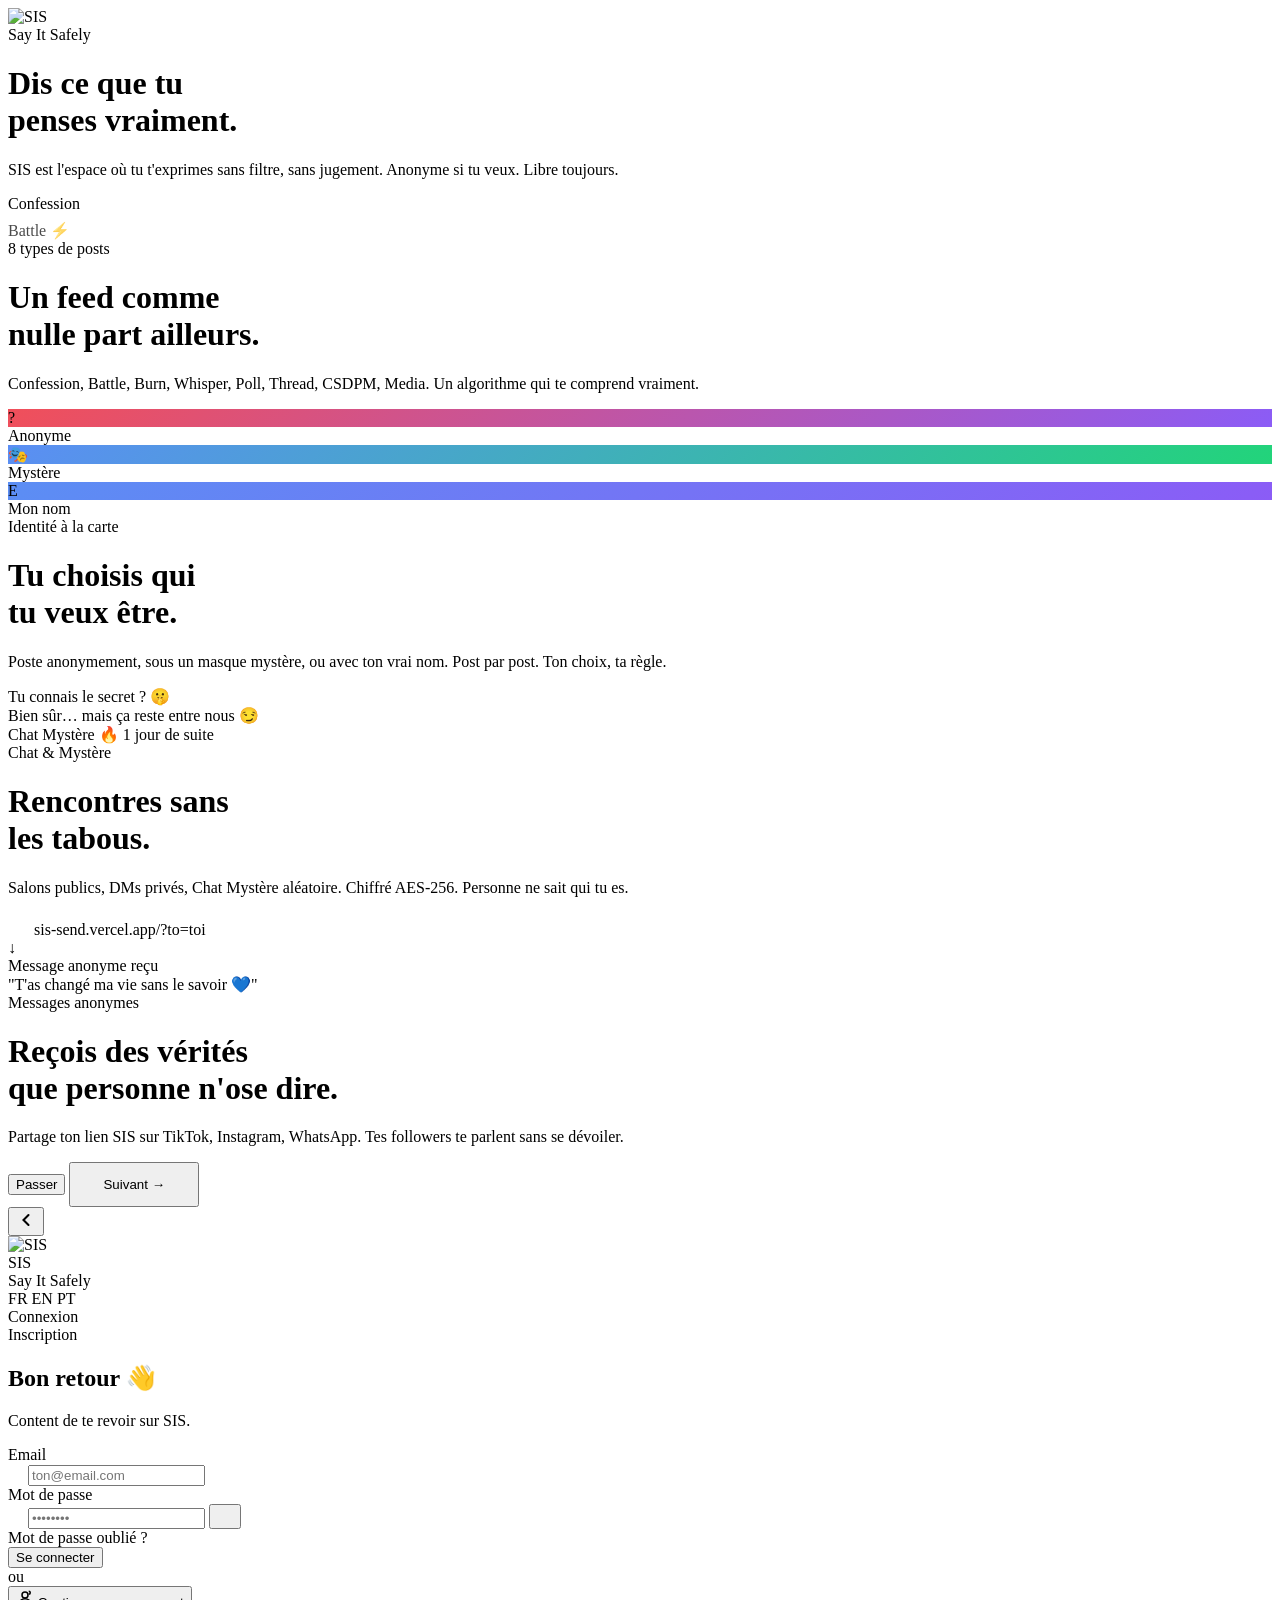
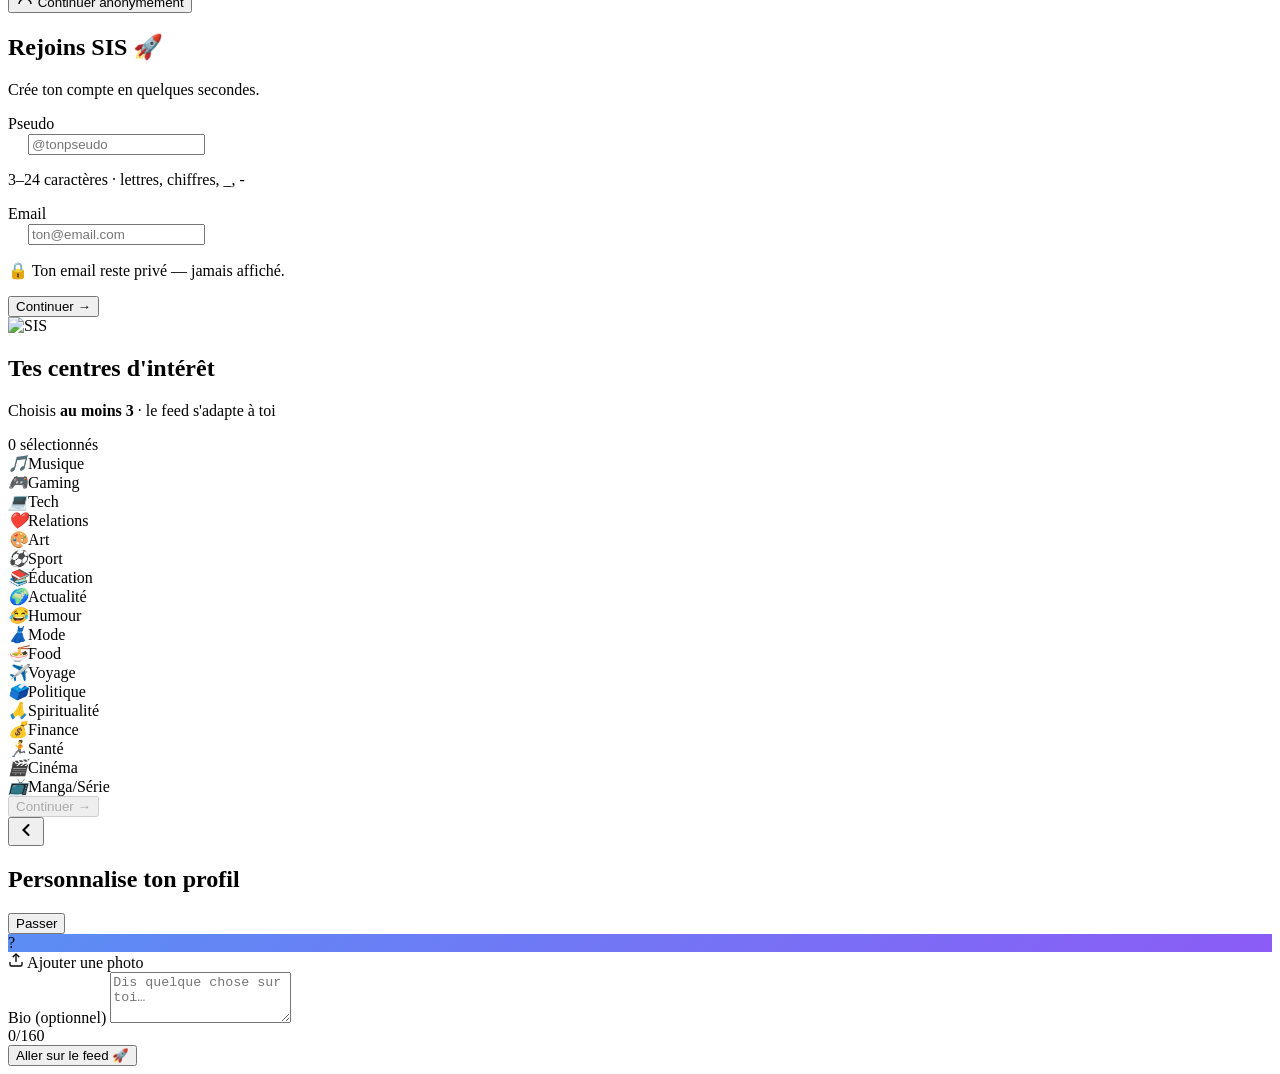
==== auth.html @ b2f2b167 "Add files via upload" ====
<!DOCTYPE html>
<html lang="fr" data-theme="dark">
<head>
  <meta charset="UTF-8">
  <meta name="viewport" content="width=device-width, initial-scale=1.0, maximum-scale=1.0, user-scalable=no">
  <meta name="theme-color" content="#07080d">
  <meta name="mobile-web-app-capable" content="yes">
  <meta name="apple-mobile-web-app-capable" content="yes">
  <title>SIS — Say It Safely</title>

  <link rel="icon" href="https://i.ibb.co/xt8mxn0H/favicon-96x96.png">
  <link rel="apple-touch-icon" href="https://i.ibb.co/DD2rZ1XL/icon-512.png">
  <link href="https://fonts.googleapis.com/css2?family=Syne:wght@400;600;700;800&family=DM+Sans:opsz,wght@9..40,300;9..40,400;9..40,500&display=swap" rel="stylesheet">
  <link rel="stylesheet" href="global.css">
  <link rel="stylesheet" href="auth.css">
</head>
<body data-page="auth">

<!-- ══════════════════════════════════════════
     ÉCRAN 1 — SLIDES ONBOARDING
══════════════════════════════════════════ -->
<div id="screen-slides" class="auth-screen active">

  <!-- Slides container -->
  <div class="slides-wrapper" id="slides-wrapper">

    <!-- SLIDE 1 — Intro SIS -->
    <div class="slide" data-index="0">
      <div class="slide-visual slide-visual-1">
        <div class="slide-orb orb-1"></div>
        <div class="slide-orb orb-2"></div>
        <div class="slide-icon-wrap">
          <img src="https://i.ibb.co/DD2rZ1XL/icon-512.png" alt="SIS" class="slide-logo-img">
        </div>
      </div>
      <div class="slide-content">
        <div class="slide-tag">Say It Safely</div>
        <h1 class="slide-title">Dis ce que tu<br>penses vraiment.</h1>
        <p class="slide-desc">SIS est l'espace où tu t'exprimes sans filtre, sans jugement. Anonyme si tu veux. Libre toujours.</p>
      </div>
    </div>

    <!-- SLIDE 2 — Feed & Posts -->
    <div class="slide" data-index="1">
      <div class="slide-visual slide-visual-2">
        <div class="slide-orb orb-3"></div>
        <div class="slide-mock-feed">
          <div class="mock-post">
            <div class="mock-post-header">
              <div class="mock-av" style="background:linear-gradient(135deg,#f04f5a,#f59e0b)"></div>
              <div class="mock-post-meta"><div class="mock-bar w-60"></div><div class="mock-bar w-40 sm"></div></div>
              <div class="mock-badge red">Confession</div>
            </div>
            <div class="mock-bar w-full sm" style="margin:8px 0 4px"></div>
            <div class="mock-bar w-80 sm"></div>
          </div>
          <div class="mock-post" style="margin-top:8px;opacity:0.7">
            <div class="mock-post-header">
              <div class="mock-av" style="background:linear-gradient(135deg,#5B8EF4,#8B5CF6)"></div>
              <div class="mock-post-meta"><div class="mock-bar w-50"></div><div class="mock-bar w-30 sm"></div></div>
              <div class="mock-badge blue">Battle ⚡</div>
            </div>
          </div>
        </div>
      </div>
      <div class="slide-content">
        <div class="slide-tag">8 types de posts</div>
        <h1 class="slide-title">Un feed comme<br>nulle part ailleurs.</h1>
        <p class="slide-desc">Confession, Battle, Burn, Whisper, Poll, Thread, CSDPM, Media. Un algorithme qui te comprend vraiment.</p>
      </div>
    </div>

    <!-- SLIDE 3 — Anonymat & Identité -->
    <div class="slide" data-index="2">
      <div class="slide-visual slide-visual-3">
        <div class="slide-orb orb-4"></div>
        <div class="slide-identity-demo">
          <div class="id-option active-id">
            <div class="id-av" style="background:linear-gradient(135deg,#f04f5a,#8B5CF6)">?</div>
            <span>Anonyme</span>
          </div>
          <div class="id-option">
            <div class="id-av" style="background:linear-gradient(135deg,#5B8EF4,#22d47a)">🎭</div>
            <span>Mystère</span>
          </div>
          <div class="id-option">
            <div class="id-av" style="background:linear-gradient(135deg,#5B8EF4,#8B5CF6)">E</div>
            <span>Mon nom</span>
          </div>
        </div>
      </div>
      <div class="slide-content">
        <div class="slide-tag">Identité à la carte</div>
        <h1 class="slide-title">Tu choisis qui<br>tu veux être.</h1>
        <p class="slide-desc">Poste anonymement, sous un masque mystère, ou avec ton vrai nom. Post par post. Ton choix, ta règle.</p>
      </div>
    </div>

    <!-- SLIDE 4 — Chat & Connexions -->
    <div class="slide" data-index="3">
      <div class="slide-visual slide-visual-4">
        <div class="slide-orb orb-5"></div>
        <div class="slide-chat-demo">
          <div class="chat-bubble-demo them">Tu connais le secret ? 🤫</div>
          <div class="chat-bubble-demo me">Bien sûr… mais ça reste entre nous 😏</div>
          <div class="chat-bubble-demo them">Chat Mystère 🔥 1 jour de suite</div>
        </div>
      </div>
      <div class="slide-content">
        <div class="slide-tag">Chat & Mystère</div>
        <h1 class="slide-title">Rencontres sans<br>les tabous.</h1>
        <p class="slide-desc">Salons publics, DMs privés, Chat Mystère aléatoire. Chiffré AES-256. Personne ne sait qui tu es.</p>
      </div>
    </div>

    <!-- SLIDE 5 — Lien anonyme -->
    <div class="slide" data-index="4">
      <div class="slide-visual slide-visual-5">
        <div class="slide-orb orb-6"></div>
        <div class="slide-link-demo">
          <div class="link-card">
            <svg width="22" height="22" viewBox="0 0 24 24" fill="none" stroke="var(--blue)" stroke-width="2"><rect x="3" y="11" width="18" height="11" rx="2"/><path d="M7 11V7a5 5 0 0 1 10 0v4"/></svg>
            <span>sis-send.vercel.app/?to=toi</span>
          </div>
          <div class="link-arrow">↓</div>
          <div class="link-msg">
            <div class="link-msg-label">Message anonyme reçu</div>
            <div class="link-msg-text">"T'as changé ma vie sans le savoir 💙"</div>
          </div>
        </div>
      </div>
      <div class="slide-content">
        <div class="slide-tag">Messages anonymes</div>
        <h1 class="slide-title">Reçois des vérités<br>que personne n'ose dire.</h1>
        <p class="slide-desc">Partage ton lien SIS sur TikTok, Instagram, WhatsApp. Tes followers te parlent sans se dévoiler.</p>
      </div>
    </div>

  </div><!-- /slides-wrapper -->

  <!-- Dots de pagination -->
  <div class="slides-dots" id="slides-dots">
    <div class="dot active" data-i="0"></div>
    <div class="dot" data-i="1"></div>
    <div class="dot" data-i="2"></div>
    <div class="dot" data-i="3"></div>
    <div class="dot" data-i="4"></div>
  </div>

  <!-- Actions slides -->
  <div class="slides-actions">
    <button class="btn-ghost" id="btn-skip">Passer</button>
    <button class="btn-primary" id="btn-next" style="width:auto;padding:13px 32px">Suivant →</button>
  </div>

</div><!-- /screen-slides -->

<!-- ══════════════════════════════════════════
     ÉCRAN 2 — AUTH (Login / Register)
══════════════════════════════════════════ -->
<div id="screen-auth" class="auth-screen">

  <!-- Header -->
  <div class="auth-header">
    <button class="auth-back-btn" id="btn-back-to-slides" aria-label="Retour">
      <svg width="20" height="20" viewBox="0 0 24 24" fill="none" stroke="currentColor" stroke-width="2.5" stroke-linecap="round"><polyline points="15 18 9 12 15 6"/></svg>
    </button>
    <div class="auth-logo-row">
      <img src="https://i.ibb.co/xt8mxn0H/favicon-96x96.png" alt="SIS" class="auth-logo-img">
      <div>
        <div class="auth-logo-name">SIS</div>
        <div class="auth-logo-sub">Say It Safely</div>
      </div>
    </div>
    <!-- Switcher langue -->
    <div class="lang-switcher" id="lang-switcher">
      <span class="lang-opt active" data-lang="fr">FR</span>
      <span class="lang-opt" data-lang="en">EN</span>
      <span class="lang-opt" data-lang="pt">PT</span>
    </div>
  </div>

  <!-- Tabs Login / Register -->
  <div class="auth-tabs" id="auth-tabs">
    <div class="auth-tab active" data-tab="login" id="tab-login">Connexion</div>
    <div class="auth-tab" data-tab="register" id="tab-register">Inscription</div>
  </div>

  <!-- ── FORMULAIRE LOGIN ── -->
  <div id="form-login" class="auth-form active">
    <div class="auth-welcome">
      <h2 class="auth-welcome-title" id="login-title">Bon retour 👋</h2>
      <p class="auth-welcome-sub" id="login-sub">Content de te revoir sur SIS.</p>
    </div>

    <div class="input-group">
      <label class="input-label" for="login-email">Email</label>
      <div class="input-wrap">
        <svg width="16" height="16" viewBox="0 0 24 24" fill="none" stroke="var(--muted)" stroke-width="2"><path d="M4 4h16c1.1 0 2 .9 2 2v12c0 1.1-.9 2-2 2H4c-1.1 0-2-.9-2-2V6c0-1.1.9-2 2-2z"/><polyline points="22,6 12,12 2,6"/></svg>
        <input type="email" id="login-email" class="input" placeholder="ton@email.com" autocomplete="email">
      </div>
    </div>

    <div class="input-group">
      <label class="input-label" for="login-pwd">Mot de passe</label>
      <div class="input-wrap">
        <svg width="16" height="16" viewBox="0 0 24 24" fill="none" stroke="var(--muted)" stroke-width="2"><rect x="3" y="11" width="18" height="11" rx="2"/><path d="M7 11V7a5 5 0 0 1 10 0v4"/></svg>
        <input type="password" id="login-pwd" class="input" placeholder="••••••••" autocomplete="current-password">
        <button class="toggle-pwd" id="toggle-login-pwd" type="button" aria-label="Voir le mot de passe">
          <svg width="16" height="16" viewBox="0 0 24 24" fill="none" stroke="var(--muted)" stroke-width="2"><path d="M1 12s4-8 11-8 11 8 11 8-4 8-11 8-11-8-11-8z"/><circle cx="12" cy="12" r="3"/></svg>
        </button>
      </div>
    </div>

    <div class="auth-forgot">
      <span id="btn-forgot">Mot de passe oublié ?</span>
    </div>

    <button class="btn-primary" id="btn-login">Se connecter</button>

    <div class="divider-text"><span>ou</span></div>

    <button class="btn-anon" id="btn-anon">
      <svg width="18" height="18" viewBox="0 0 24 24" fill="none" stroke="currentColor" stroke-width="2"><circle cx="12" cy="8" r="4"/><path d="M4 20c0-4 3.6-7 8-7s8 3 8 7"/><path d="M17 3a2 2 0 1 1 0 4"/></svg>
      Continuer anonymement
    </button>
  </div>

  <!-- ── FORMULAIRE REGISTER ── -->
  <div id="form-register" class="auth-form">
    <div class="auth-welcome">
      <h2 class="auth-welcome-title">Rejoins SIS 🚀</h2>
      <p class="auth-welcome-sub">Crée ton compte en quelques secondes.</p>
    </div>

    <!-- ÉTAPE 1 : pseudo + email -->
    <div id="reg-step-1">
      <div class="input-group">
        <label class="input-label" for="reg-pseudo">Pseudo</label>
        <div class="input-wrap">
          <svg width="16" height="16" viewBox="0 0 24 24" fill="none" stroke="var(--muted)" stroke-width="2"><path d="M20 21v-2a4 4 0 0 0-4-4H8a4 4 0 0 0-4 4v2"/><circle cx="12" cy="7" r="4"/></svg>
          <input type="text" id="reg-pseudo" class="input" placeholder="@tonpseudo" maxlength="24" autocomplete="username" spellcheck="false">
          <span class="input-status" id="pseudo-status"></span>
        </div>
        <p class="input-hint">3–24 caractères · lettres, chiffres, _, -</p>
      </div>

      <div class="input-group">
        <label class="input-label" for="reg-email">Email</label>
        <div class="input-wrap">
          <svg width="16" height="16" viewBox="0 0 24 24" fill="none" stroke="var(--muted)" stroke-width="2"><path d="M4 4h16c1.1 0 2 .9 2 2v12c0 1.1-.9 2-2 2H4c-1.1 0-2-.9-2-2V6c0-1.1.9-2 2-2z"/><polyline points="22,6 12,12 2,6"/></svg>
          <input type="email" id="reg-email" class="input" placeholder="ton@email.com" autocomplete="email">
        </div>
        <p class="input-hint">🔒 Ton email reste privé — jamais affiché.</p>
      </div>

      <button class="btn-primary" id="btn-reg-step1">Continuer →</button>
    </div>

    <!-- ÉTAPE 2 : confirmation email (après envoi) -->
    <div id="reg-step-2" style="display:none">
      <div class="email-confirm-card">
        <div class="email-confirm-icon">📬</div>
        <h3 class="email-confirm-title">Vérifie ta boîte mail</h3>
        <p class="email-confirm-sub">On a envoyé un lien de confirmation à<br><strong id="reg-email-display"></strong></p>
        <div class="email-confirm-hint">
          <svg width="14" height="14" viewBox="0 0 24 24" fill="none" stroke="var(--gold)" stroke-width="2"><circle cx="12" cy="12" r="10"/><line x1="12" y1="8" x2="12" y2="12"/><line x1="12" y1="16" x2="12.01" y2="16"/></svg>
          Vérifie aussi tes <strong>spams</strong> si tu ne vois rien.
        </div>
        <button class="btn-outline w-full" id="btn-resend-email" style="margin-top:12px">Renvoyer l'email</button>
        <button class="btn-primary" id="btn-email-confirmed" style="margin-top:10px">J'ai confirmé mon email →</button>
      </div>
    </div>

    <!-- ÉTAPE 3 : mot de passe (après confirmation email) -->
    <div id="reg-step-3" style="display:none">
      <div class="auth-welcome" style="margin-bottom:20px">
        <h2 class="auth-welcome-title">Plus qu'une étape 🔐</h2>
        <p class="auth-welcome-sub">Choisis un mot de passe fort.</p>
      </div>

      <div class="input-group">
        <label class="input-label" for="reg-pwd">Mot de passe</label>
        <div class="input-wrap">
          <svg width="16" height="16" viewBox="0 0 24 24" fill="none" stroke="var(--muted)" stroke-width="2"><rect x="3" y="11" width="18" height="11" rx="2"/><path d="M7 11V7a5 5 0 0 1 10 0v4"/></svg>
          <input type="password" id="reg-pwd" class="input" placeholder="Min. 8 caractères" autocomplete="new-password">
          <button class="toggle-pwd" id="toggle-reg-pwd" type="button">
            <svg width="16" height="16" viewBox="0 0 24 24" fill="none" stroke="var(--muted)" stroke-width="2"><path d="M1 12s4-8 11-8 11 8 11 8-4 8-11 8-11-8-11-8z"/><circle cx="12" cy="12" r="3"/></svg>
          </button>
        </div>
        <!-- Barre de force mot de passe -->
        <div class="pwd-strength" id="pwd-strength">
          <div class="pwd-strength-bar">
            <div class="pwd-strength-fill" id="pwd-strength-fill"></div>
          </div>
          <span class="pwd-strength-label" id="pwd-strength-label"></span>
        </div>
      </div>

      <div class="input-group">
        <label class="input-label" for="reg-pwd2">Confirmer le mot de passe</label>
        <div class="input-wrap">
          <svg width="16" height="16" viewBox="0 0 24 24" fill="none" stroke="var(--muted)" stroke-width="2"><rect x="3" y="11" width="18" height="11" rx="2"/><path d="M7 11V7a5 5 0 0 1 10 0v4"/></svg>
          <input type="password" id="reg-pwd2" class="input" placeholder="Répète ton mot de passe" autocomplete="new-password">
          <span class="input-status" id="pwd2-status"></span>
        </div>
      </div>

      <button class="btn-primary" id="btn-reg-step3">Créer mon compte →</button>
    </div>

  </div><!-- /form-register -->

</div><!-- /screen-auth -->

<!-- ══════════════════════════════════════════
     ÉCRAN 3 — CENTRES D'INTÉRÊT
══════════════════════════════════════════ -->
<div id="screen-interests" class="auth-screen">
  <div class="interests-header">
    <div class="auth-logo-row" style="justify-content:center">
      <img src="https://i.ibb.co/xt8mxn0H/favicon-96x96.png" alt="SIS" class="auth-logo-img">
    </div>
    <h2 class="interests-title">Tes centres d'intérêt</h2>
    <p class="interests-sub">Choisis <strong>au moins 3</strong> · le feed s'adapte à toi</p>
    <div class="interests-counter">
      <span id="interests-count">0</span> sélectionnés
    </div>
  </div>

  <div class="interest-grid" id="interest-grid">
    <div class="interest-chip" data-tag="musique"><em>🎵</em>Musique</div>
    <div class="interest-chip" data-tag="gaming"><em>🎮</em>Gaming</div>
    <div class="interest-chip" data-tag="tech"><em>💻</em>Tech</div>
    <div class="interest-chip" data-tag="relations"><em>❤️</em>Relations</div>
    <div class="interest-chip" data-tag="art"><em>🎨</em>Art</div>
    <div class="interest-chip" data-tag="sport"><em>⚽</em>Sport</div>
    <div class="interest-chip" data-tag="education"><em>📚</em>Éducation</div>
    <div class="interest-chip" data-tag="actu"><em>🌍</em>Actualité</div>
    <div class="interest-chip" data-tag="humour"><em>😂</em>Humour</div>
    <div class="interest-chip" data-tag="mode"><em>👗</em>Mode</div>
    <div class="interest-chip" data-tag="food"><em>🍜</em>Food</div>
    <div class="interest-chip" data-tag="voyage"><em>✈️</em>Voyage</div>
    <div class="interest-chip" data-tag="politique"><em>🗳️</em>Politique</div>
    <div class="interest-chip" data-tag="spiritualite"><em>🙏</em>Spiritualité</div>
    <div class="interest-chip" data-tag="finance"><em>💰</em>Finance</div>
    <div class="interest-chip" data-tag="sante"><em>🏃</em>Santé</div>
    <div class="interest-chip" data-tag="cinema"><em>🎬</em>Cinéma</div>
    <div class="interest-chip" data-tag="manga"><em>📺</em>Manga/Série</div>
  </div>

  <div class="interests-actions">
    <button class="btn-primary" id="btn-interests-done" disabled>Continuer →</button>
  </div>
</div>

<!-- ══════════════════════════════════════════
     ÉCRAN 4 — PHOTO DE PROFIL + BIO
══════════════════════════════════════════ -->
<div id="screen-profile-setup" class="auth-screen">
  <div class="profile-setup-header">
    <button class="auth-back-btn" id="btn-back-interests">
      <svg width="20" height="20" viewBox="0 0 24 24" fill="none" stroke="currentColor" stroke-width="2.5" stroke-linecap="round"><polyline points="15 18 9 12 15 6"/></svg>
    </button>
    <h2 class="profile-setup-title">Personnalise ton profil</h2>
    <button class="btn-ghost btn-sm" id="btn-skip-setup">Passer</button>
  </div>

  <div class="profile-setup-body">
    <!-- Photo de profil -->
    <div class="avatar-upload-zone" id="avatar-upload-zone">
      <div class="avatar-preview" id="avatar-preview">
        <div class="av av-xl" id="avatar-initials" style="background:linear-gradient(135deg,#5B8EF4,#8B5CF6)">?</div>
        <img id="avatar-img" class="av av-xl" style="display:none;object-fit:cover" alt="Photo de profil">
      </div>
      <div class="avatar-upload-label">
        <svg width="16" height="16" viewBox="0 0 24 24" fill="none" stroke="currentColor" stroke-width="2"><path d="M21 15v4a2 2 0 0 1-2 2H5a2 2 0 0 1-2-2v-4"/><polyline points="17 8 12 3 7 8"/><line x1="12" y1="3" x2="12" y2="15"/></svg>
        Ajouter une photo
      </div>
      <input type="file" id="avatar-input" accept="image/*" style="display:none">
    </div>

    <!-- Progress upload -->
    <div class="upload-progress" id="upload-progress" style="display:none">
      <div class="upload-progress-bar">
        <div class="upload-progress-fill" id="upload-progress-fill"></div>
      </div>
      <span id="upload-progress-label">Upload… 0%</span>
    </div>

    <!-- Bio -->
    <div class="input-group">
      <label class="input-label" for="setup-bio">Bio <span style="color:var(--muted);font-weight:400;text-transform:none">(optionnel)</span></label>
      <textarea id="setup-bio" class="input" rows="3" placeholder="Dis quelque chose sur toi…" maxlength="160"></textarea>
      <div class="bio-counter"><span id="bio-count">0</span>/160</div>
    </div>

  </div>

  <div class="profile-setup-actions">
    <button class="btn-primary" id="btn-go-feed">Aller sur le feed 🚀</button>
  </div>
</div>

<!-- ══════════════════════════════════════════
     OVERLAY CGU (bloquant)
══════════════════════════════════════════ -->
<div id="cgu-overlay" class="overlay-backdrop" style="display:none" role="dialog" aria-modal="true" aria-label="Conditions d'utilisation">
  <div class="cgu-sheet" id="cgu-sheet">
    <div class="sheet-handle"></div>
    <h2 class="sheet-title">Conditions d'utilisation</h2>
    <p class="sheet-sub">Lis-les, c'est important 🙏</p>

    <div class="cgu-content" id="cgu-content">
      <div class="cgu-section">
        <h4>🔐 Chiffrement & Confidentialité</h4>
        <p>Tes messages privés sont chiffrés AES-256-GCM de bout en bout. Le mode anonyme ne collecte aucune donnée personnelle identifiable.</p>
      </div>
      <div class="cgu-section">
        <h4>🚫 Contenu interdit</h4>
        <p>Tout contenu illégal, haineux, pornographique, ou incitant à la violence est strictement interdit et entraîne un ban immédiat.</p>
      </div>
      <div class="cgu-section">
        <h4>⚠️ Signalements & Modération</h4>
        <p>3 signalements validés = bannissement automatique. SIS utilise une modération automatique et humaine.</p>
      </div>
      <div class="cgu-section">
        <h4>🌍 Géolocalisation</h4>
        <p>Ton pays est détecté via ton adresse IP uniquement pour afficher ton drapeau. Aucune localisation précise n'est enregistrée.</p>
      </div>
      <div class="cgu-section">
        <h4>👶 Âge minimum</h4>
        <p>Tu dois avoir <strong>13 ans ou plus</strong> pour utiliser SIS. En créant un compte tu confirmes ton âge.</p>
      </div>
      <div class="cgu-section">
        <h4>📷 Données & Images</h4>
        <p>Les images uploadées sont stockées sur Cloudinary et optimisées automatiquement. Tu peux supprimer ton compte et toutes tes données à tout moment.</p>
      </div>
    </div>

    <label class="cgu-check" id="cgu-check-label">
      <div class="cgu-check-box" id="cgu-check-box"></div>
      <span class="check-label">J'ai lu et j'accepte les CGU et la politique de confidentialité</span>
    </label>

    <button class="btn-primary" id="btn-cgu-accept" disabled>Accepter et continuer</button>
    <p class="cgu-footer">En continuant, tu acceptes les <span class="text-blue" style="cursor:pointer">conditions d'utilisation</span> de SIS.</p>
  </div>
</div>

<!-- ══════════════════════════════════════════
     OVERLAY MOT DE PASSE OUBLIÉ
══════════════════════════════════════════ -->
<div id="forgot-overlay" class="overlay-backdrop" style="display:none">
  <div class="forgot-sheet">
    <div class="sheet-handle"></div>
    <h2 class="sheet-title">Réinitialiser le mot de passe</h2>
    <p class="sheet-sub">Entre ton email pour recevoir un lien de réinitialisation.</p>
    <div class="input-group">
      <div class="input-wrap">
        <svg width="16" height="16" viewBox="0 0 24 24" fill="none" stroke="var(--muted)" stroke-width="2"><path d="M4 4h16c1.1 0 2 .9 2 2v12c0 1.1-.9 2-2 2H4c-1.1 0-2-.9-2-2V6c0-1.1.9-2 2-2z"/><polyline points="22,6 12,12 2,6"/></svg>
        <input type="email" id="forgot-email" class="input" placeholder="ton@email.com">
      </div>
    </div>
    <button class="btn-primary" id="btn-forgot-send">Envoyer le lien</button>
    <button class="btn-ghost w-full" id="btn-forgot-cancel" style="margin-top:10px">Annuler</button>
  </div>
</div>

<!-- ══════════════════════════════════════════
     LOADER GLOBAL
══════════════════════════════════════════ -->
<div id="global-loader" class="global-loader" style="display:none">
  <div class="loader-spin"></div>
</div>

<!-- Firebase Compat -->
<script src="https://www.gstatic.com/firebasejs/9.23.0/firebase-app-compat.js"></script>
<script src="https://www.gstatic.com/firebasejs/9.23.0/firebase-auth-compat.js"></script>
<script src="https://www.gstatic.com/firebasejs/9.23.0/firebase-firestore-compat.js"></script>
<script src="https://www.gstatic.com/firebasejs/9.23.0/firebase-database-compat.js"></script>
<script src="core.js"></script>
<script src="app.js"></script>

</body>
</html>
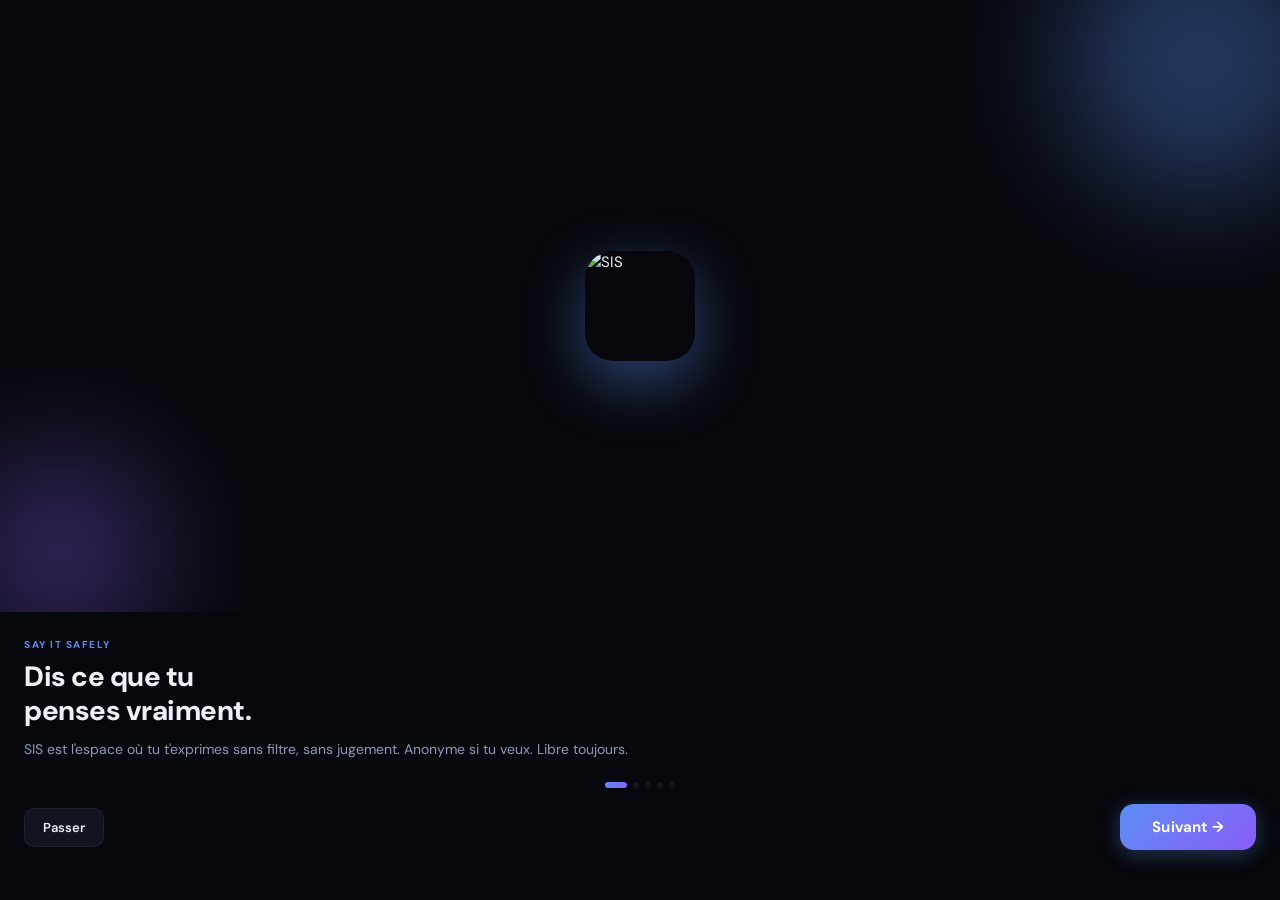
==== commit 1de967bb: "Add files via upload" ====
--- a/auth.html
+++ b/auth.html
@@ -6,13 +6,97 @@
   <meta name="theme-color" content="#07080d">
   <meta name="mobile-web-app-capable" content="yes">
   <meta name="apple-mobile-web-app-capable" content="yes">
-  <title>SIS — Say It Safely</title>
+
+  <!-- SEO : titre + description uniques, orientés recherche -->
+  <title>SIS — Confessions anonymes, vérités et rencontres sans tabous</title>
+  <!-- FIX SEO: description raccourcie de 165 à ~150 caractères pour éviter
+       la troncature dans les résultats Google (limite ~155-160 car.). -->
+  <meta name="description" content="SIS, le réseau social où tu dis ce que tu penses vraiment : confessions anonymes, vérités sans filtre, rencontres sans tabous. Rejoins-nous.">
+  <meta name="robots" content="index, follow">
+  <link rel="canonical" href="https://the-sis.vercel.app/auth.html">
+
+  <!-- Open Graph (Facebook, WhatsApp, LinkedIn…) -->
+  <meta property="og:type" content="website">
+  <meta property="og:site_name" content="SIS — Say It Safely">
+  <meta property="og:title" content="SIS — Dis ce que tu penses vraiment">
+  <meta property="og:description" content="Confessions anonymes, vérités sans filtre, rencontres sans tabous. Rejoins la communauté SIS.">
+  <meta property="og:image" content="https://i.ibb.co/DD2rZ1XL/icon-512.png">
+  <!-- FIX SEO: dimensions/alt manquantes -> certains crawlers sociaux
+       n'affichent pas l'aperçu image sans elles. -->
+  <meta property="og:image:width" content="512">
+  <meta property="og:image:height" content="512">
+  <meta property="og:image:alt" content="Logo SIS — Say It Safely">
+  <meta property="og:url" content="https://the-sis.vercel.app/auth.html">
+  <meta property="og:locale" content="fr_FR">
+
+  <!-- Twitter / X Card -->
+  <meta name="twitter:card" content="summary">
+  <meta name="twitter:title" content="SIS — Dis ce que tu penses vraiment">
+  <meta name="twitter:description" content="Confessions anonymes, vérités sans filtre, rencontres sans tabous.">
+  <meta name="twitter:image" content="https://i.ibb.co/DD2rZ1XL/icon-512.png">
+
+  <link rel="manifest" href="manifest.json">
 
   <link rel="icon" href="https://i.ibb.co/xt8mxn0H/favicon-96x96.png">
   <link rel="apple-touch-icon" href="https://i.ibb.co/DD2rZ1XL/icon-512.png">
-  <link href="https://fonts.googleapis.com/css2?family=Syne:wght@400;600;700;800&family=DM+Sans:opsz,wght@9..40,300;9..40,400;9..40,500&display=swap" rel="stylesheet">
+
+  <!-- Préconnexions : accélère le chargement (Core Web Vitals) -->
+  <link rel="preconnect" href="https://fonts.googleapis.com">
+  <link rel="preconnect" href="https://fonts.gstatic.com" crossorigin>
+  <link rel="preconnect" href="https://res.cloudinary.com">
+  <link rel="dns-prefetch" href="https://firestore.googleapis.com">
+
+  <link href="https://fonts.googleapis.com/css2?family=DM+Sans:opsz,wght@9..40,300;9..40,400;9..40,500;9..40,600;9..40,700;9..40,800&display=swap" rel="stylesheet">
   <link rel="stylesheet" href="global.css">
   <link rel="stylesheet" href="auth.css">
+
+  <!-- Données structurées : aide Google à comprendre le site -->
+  <script type="application/ld+json">
+  {
+    "@context": "https://schema.org",
+    "@type": "WebApplication",
+    "name": "SIS — Say It Safely",
+    "url": "https://the-sis.vercel.app/",
+    "description": "Réseau social de confessions anonymes, de vérités sans filtre et de rencontres sans tabous.",
+    "applicationCategory": "SocialNetworkingApplication",
+    "operatingSystem": "Web",
+    "offers": { "@type": "Offer", "price": "0", "priceCurrency": "EUR" }
+  }
+  </script>
+
+  <!-- FIX SEO: FAQPage absent jusqu'ici — ajouté pour viser les "rich
+       snippets" Google (questions dépliables directement dans les
+       résultats de recherche). Contenu aligné sur les vraies fonctionnalités
+       de l'app (identité au choix par publication, modération auto, accès
+       libre à Découvrir). -->
+  <script type="application/ld+json">
+  {
+    "@context": "https://schema.org",
+    "@type": "FAQPage",
+    "mainEntity": [
+      {
+        "@type": "Question",
+        "name": "SIS est-il gratuit ?",
+        "acceptedAnswer": { "@type": "Answer", "text": "Oui, SIS est entièrement gratuit. Tu peux créer un compte et publier sans payer." }
+      },
+      {
+        "@type": "Question",
+        "name": "Mes confessions sont-elles vraiment anonymes ?",
+        "acceptedAnswer": { "@type": "Answer", "text": "Tu choisis ton niveau d'anonymat à chaque publication : totalement anonyme, sous pseudo mystère, ou avec ton profil visible." }
+      },
+      {
+        "@type": "Question",
+        "name": "Comment SIS protège-t-il les utilisateurs contre les abus ?",
+        "acceptedAnswer": { "@type": "Answer", "text": "Une modération automatique détecte les contenus à risque (arnaques, sollicitations sexuelles non désirées) et un système d'avertissements peut aboutir à un bannissement en cas d'abus répétés." }
+      },
+      {
+        "@type": "Question",
+        "name": "Faut-il un compte pour découvrir SIS ?",
+        "acceptedAnswer": { "@type": "Answer", "text": "Non, tu peux explorer les tendances et confessions populaires sans créer de compte. Un compte gratuit est nécessaire pour publier ou échanger en chat." }
+      }
+    ]
+  }
+  </script>
 </head>
 <body data-page="auth">
 
@@ -65,7 +149,7 @@
       </div>
       <div class="slide-content">
         <div class="slide-tag">8 types de posts</div>
-        <h1 class="slide-title">Un feed comme<br>nulle part ailleurs.</h1>
+        <h2 class="slide-title">Un feed comme<br>nulle part ailleurs.</h2>
         <p class="slide-desc">Confession, Battle, Burn, Whisper, Poll, Thread, CSDPM, Media. Un algorithme qui te comprend vraiment.</p>
       </div>
     </div>
@@ -91,7 +175,7 @@
       </div>
       <div class="slide-content">
         <div class="slide-tag">Identité à la carte</div>
-        <h1 class="slide-title">Tu choisis qui<br>tu veux être.</h1>
+        <h2 class="slide-title">Tu choisis qui<br>tu veux être.</h2>
         <p class="slide-desc">Poste anonymement, sous un masque mystère, ou avec ton vrai nom. Post par post. Ton choix, ta règle.</p>
       </div>
     </div>
@@ -108,7 +192,7 @@
       </div>
       <div class="slide-content">
         <div class="slide-tag">Chat & Mystère</div>
-        <h1 class="slide-title">Rencontres sans<br>les tabous.</h1>
+        <h2 class="slide-title">Rencontres sans<br>les tabous.</h2>
         <p class="slide-desc">Salons publics, DMs privés, Chat Mystère aléatoire. Chiffré AES-256. Personne ne sait qui tu es.</p>
       </div>
     </div>
@@ -131,7 +215,7 @@
       </div>
       <div class="slide-content">
         <div class="slide-tag">Messages anonymes</div>
-        <h1 class="slide-title">Reçois des vérités<br>que personne n'ose dire.</h1>
+        <h2 class="slide-title">Reçois des vérités<br>que personne n'ose dire.</h2>
         <p class="slide-desc">Partage ton lien SIS sur TikTok, Instagram, WhatsApp. Tes followers te parlent sans se dévoiler.</p>
       </div>
     </div>
--- a/global.css
+++ b/global.css
@@ -0,0 +1,1524 @@
+/* ============================================================
+   SIS V2 — global.css
+   Say It Safely · Design System Global
+   Auteur: gbaguidiexauce · Stack: Vanilla JS, Firebase 9.23.0
+   ============================================================ */
+
+/* ─────────────────────────────────────────
+   1. DESIGN TOKENS — MODE SOMBRE (défaut)
+───────────────────────────────────────── */
+:root,
+[data-theme="dark"] {
+  /* Backgrounds */
+  --bg:          #07080d;
+  --surface:     #0d0f18;
+  --card:        #111520;
+  --card2:       #161a27;
+  --card3:       #1c2133;
+
+  /* Borders */
+  --border:      rgba(91, 142, 244, 0.12);
+  --border2:     rgba(255, 255, 255, 0.06);
+  --border3:     rgba(255, 255, 255, 0.03);
+
+  /* Text */
+  --text:        #edf0f7;
+  --text2:       #8e9ab5;
+  --muted:       #4e5a70;
+
+  /* Brand */
+  --blue:        #5B8EF4;
+  --purple:      #8B5CF6;
+  --grad:        linear-gradient(135deg, #5B8EF4 0%, #8B5CF6 100%);
+  --grad-r:      linear-gradient(135deg, #8B5CF6 0%, #5B8EF4 100%);
+  --grad-text:   linear-gradient(135deg, #7aaeff 0%, #b47cff 100%);
+
+  /* States */
+  --green:       #22d47a;
+  --green-bg:    rgba(34, 212, 122, 0.10);
+  --red:         #f04f5a;
+  --red-bg:      rgba(240, 79, 90, 0.10);
+  --gold:        #f5a623;
+  --gold-bg:     rgba(245, 166, 35, 0.10);
+
+  /* Nav */
+  --nav-bg:      rgba(7, 8, 13, 0.97);
+  --nav-border:  rgba(91, 142, 244, 0.10);
+
+  /* Inputs */
+  --input-bg:    #0d0f18;
+  --input-focus: rgba(91, 142, 244, 0.20);
+
+  /* Overlays */
+  --overlay:     rgba(4, 5, 10, 0.85);
+  --overlay2:    rgba(4, 5, 10, 0.60);
+
+  /* Shadows */
+  --shadow-sm:   0 2px 8px rgba(0, 0, 0, 0.40);
+  --shadow-md:   0 4px 20px rgba(0, 0, 0, 0.55);
+  --shadow-lg:   0 8px 40px rgba(0, 0, 0, 0.70);
+  --shadow-blue: 0 4px 20px rgba(91, 142, 244, 0.35);
+  --shadow-glow: 0 0 20px rgba(91, 142, 244, 0.20);
+}
+
+[data-theme="light"] {
+  --bg:          #f0f2f8;
+  --surface:     #ffffff;
+  --card:        #ffffff;
+  --card2:       #f4f6fb;
+  --card3:       #eaecf4;
+
+  --border:      rgba(91, 142, 244, 0.15);
+  --border2:     rgba(0, 0, 0, 0.07);
+  --border3:     rgba(0, 0, 0, 0.04);
+
+  --text:        #0d0f18;
+  --text2:       #5a6480;
+  --muted:       #9aa3b8;
+
+  --nav-bg:      rgba(255, 255, 255, 0.97);
+  --nav-border:  rgba(0, 0, 0, 0.06);
+
+  --input-bg:    #f4f6fb;
+  --input-focus: rgba(91, 142, 244, 0.12);
+
+  --overlay:     rgba(0, 0, 0, 0.50);
+  --overlay2:    rgba(0, 0, 0, 0.30);
+
+  --shadow-sm:   0 2px 8px rgba(0, 0, 0, 0.08);
+  --shadow-md:   0 4px 20px rgba(0, 0, 0, 0.10);
+  --shadow-lg:   0 8px 40px rgba(0, 0, 0, 0.12);
+  --shadow-blue: 0 4px 20px rgba(91, 142, 244, 0.25);
+  --shadow-glow: 0 0 20px rgba(91, 142, 244, 0.10);
+}
+
+/* ─────────────────────────────────────────
+   2. CONSTANTES FIXES (indépendantes du thème)
+───────────────────────────────────────── */
+:root {
+  /* Spacing */
+  --sp-1: 4px;
+  --sp-2: 8px;
+  --sp-3: 12px;
+  --sp-4: 16px;
+  --sp-5: 20px;
+  --sp-6: 24px;
+
+  /* Border radius */
+  --r-xs:   6px;
+  --r-sm:   10px;
+  --r:      14px;
+  --r-lg:   20px;
+  --r-xl:   26px;
+  --r-full: 999px;
+
+  /* Bottom nav height */
+  --nav-h: 62px;
+
+  /* Transitions */
+  --t-fast:   100ms ease;
+  --t-base:   180ms ease;
+  --t-slow:   300ms ease;
+
+  /* Z-index layers */
+  --z-base:    1;
+  --z-sticky:  50;
+  --z-nav:     100;
+  --z-sheet:   200;
+  --z-popup:   300;
+  --z-pacte:   400;
+  --z-toast:   500;
+}
+
+/* ─────────────────────────────────────────
+   3. RESET & BASE
+───────────────────────────────────────── */
+*, *::before, *::after {
+  box-sizing: border-box;
+  margin: 0;
+  padding: 0;
+  -webkit-tap-highlight-color: transparent;
+}
+
+html {
+  scroll-behavior: smooth;
+  -webkit-text-size-adjust: 100%;
+  text-size-adjust: 100%;
+  height: 100%;
+}
+
+body {
+  background: var(--bg);
+  color: var(--text);
+  font-family: 'DM Sans', -apple-system, BlinkMacSystemFont, sans-serif;
+  font-size: 15px;
+  line-height: 1.5;
+  min-height: 100%;
+  overflow-x: hidden;
+  transition: background var(--t-slow), color var(--t-slow);
+  /* Optimisation Android WebView */
+  -webkit-font-smoothing: antialiased;
+  -moz-osx-font-smoothing: grayscale;
+}
+
+/* Inputs: empêche zoom iOS/Android sur focus */
+input, textarea, select {
+  font-size: 16px !important;
+  font-family: inherit;
+}
+
+button {
+  font-family: inherit;
+  cursor: pointer;
+  border: none;
+  background: none;
+  -webkit-tap-highlight-color: transparent;
+}
+
+a {
+  text-decoration: none;
+  color: inherit;
+}
+
+img {
+  max-width: 100%;
+  height: auto;
+  display: block;
+}
+
+/* Scrollbar minimaliste */
+::-webkit-scrollbar { width: 3px; height: 3px; }
+::-webkit-scrollbar-track { background: transparent; }
+::-webkit-scrollbar-thumb { background: var(--border); border-radius: var(--r-full); }
+
+/* ─────────────────────────────────────────
+   4. TYPOGRAPHIE
+───────────────────────────────────────── */
+.font-display {
+  font-family: 'DM Sans', sans-serif;
+  font-weight: 800;
+}
+
+.font-title {
+  font-family: 'DM Sans', sans-serif;
+  font-weight: 700;
+}
+
+.font-semi {
+  font-family: 'DM Sans', sans-serif;
+  font-weight: 600;
+}
+
+.t-grad {
+  background: var(--grad-text);
+  -webkit-background-clip: text;
+  -webkit-text-fill-color: transparent;
+  background-clip: text;
+}
+
+/* ─────────────────────────────────────────
+   5. LAYOUT PAGES
+───────────────────────────────────────── */
+.page {
+  display: flex;
+  flex-direction: column;
+  min-height: 100vh;
+  max-width: 480px;
+  margin: 0 auto;
+  position: relative;
+}
+
+/* Topbar fixe */
+.topbar {
+  position: sticky;
+  top: 0;
+  left: 0;
+  right: 0;
+  z-index: var(--z-sticky);
+  background: var(--bg);
+  border-bottom: 1px solid var(--border);
+  display: flex;
+  align-items: center;
+  padding: 0 var(--sp-4);
+  height: 52px;
+  flex-shrink: 0;
+  transition: background var(--t-slow);
+}
+
+/* Scrollable content zone */
+.content {
+  flex: 1;
+  overflow-y: auto;
+  overflow-x: hidden;
+  padding-bottom: calc(var(--nav-h) + 8px);
+  scrollbar-width: none;
+  -webkit-overflow-scrolling: touch;
+}
+.content::-webkit-scrollbar { display: none; }
+
+/* Status bar zone (Android safe area) */
+.status-bar {
+  height: 28px;
+  display: flex;
+  align-items: center;
+  justify-content: space-between;
+  padding: 0 var(--sp-4);
+  font-size: 11px;
+  font-weight: 600;
+  color: var(--text2);
+  flex-shrink: 0;
+}
+
+/* ─────────────────────────────────────────
+   6. BOTTOM NAV — Instagram style centré
+───────────────────────────────────────── */
+.bnav {
+  position: fixed;
+  bottom: 0;
+  left: 0;
+  right: 0;
+  width: 100%;
+  max-width: 480px;
+  margin: 0 auto;
+  height: var(--nav-h);
+  background: var(--nav-bg);
+  border-top: 1px solid var(--nav-border);
+  display: flex;
+  align-items: center;
+  justify-content: space-around;
+  padding: 0 var(--sp-2);
+  z-index: 9999;
+}
+
+/* Item nav standard */
+.bnav-item {
+  flex: 1;
+  display: flex;
+  flex-direction: column;
+  align-items: center;
+  justify-content: center;
+  gap: 3px;
+  padding: 6px 2px;
+  position: relative;
+  cursor: pointer;
+  min-width: 0;
+  transition: opacity var(--t-fast);
+}
+
+.bnav-item:active {
+  opacity: 0.7;
+}
+
+.bnav-item svg {
+  width: 24px;
+  height: 24px;
+  display: block;
+  transition: transform var(--t-base);
+  flex-shrink: 0;
+}
+
+.bnav-item:active svg {
+  transform: scale(0.87);
+}
+
+.bnav-item span {
+  font-size: 9px;
+  font-weight: 500;
+  color: var(--muted);
+  line-height: 1;
+  white-space: nowrap;
+  overflow: hidden;
+  text-overflow: ellipsis;
+  max-width: 100%;
+  transition: color var(--t-base);
+}
+
+/* Item actif */
+.bnav-item.active span {
+  color: var(--blue);
+}
+
+/* Glow sur item actif */
+.bnav-item.active svg {
+  filter: drop-shadow(0 0 6px rgba(91, 142, 244, 0.55));
+}
+
+/* BOUTON POST central — plus grand, glow pulsé */
+.bnav-post {
+  flex: 1;
+  display: flex;
+  align-items: center;
+  justify-content: center;
+  padding: 4px 0;
+  cursor: pointer;
+  position: relative;
+}
+
+.bnav-post-btn {
+  width: 46px;
+  height: 46px;
+  background: var(--grad);
+  border-radius: var(--r);
+  display: flex;
+  align-items: center;
+  justify-content: center;
+  box-shadow: var(--shadow-blue);
+  transition: transform var(--t-base), box-shadow var(--t-base);
+  position: relative;
+  z-index: 1;
+}
+
+.bnav-post:active .bnav-post-btn {
+  transform: scale(0.88);
+  box-shadow: 0 2px 10px rgba(91, 142, 244, 0.25);
+}
+
+/* FIX: animation de pulsation supprimée sur demande (l'utilisateur ne veut
+   pas d'animation sur le bouton +). */
+/* Badge de notification */
+.nav-badge {
+  position: absolute;
+  top: 2px;
+  right: calc(50% - 20px);
+  min-width: 16px;
+  height: 16px;
+  background: var(--red);
+  border-radius: var(--r-full);
+  font-size: 9px;
+  font-weight: 700;
+  color: #fff;
+  display: flex;
+  align-items: center;
+  justify-content: center;
+  padding: 0 4px;
+  border: 2px solid var(--bg);
+  pointer-events: none;
+}
+
+/* FIX: '.topbar-btn' n'était défini que dans feed.css, alors qu'il est aussi
+   utilisé dans profil.html (pages.css) et chat.html (chat.css) -> ces
+   boutons s'affichaient sans aucun style sur ces pages. Déplacé ici pour
+   être commun à toutes les pages. */
+.topbar-btn {
+  position: relative;
+  width: 36px;
+  height: 36px;
+  border-radius: var(--r-sm);
+  background: var(--card);
+  border: 1px solid var(--border2);
+  display: flex;
+  align-items: center;
+  justify-content: center;
+  cursor: pointer;
+  color: var(--text2);
+  transition: all var(--t-base);
+  text-decoration: none;
+}
+
+.topbar-btn:hover  { border-color: var(--blue); color: var(--blue); }
+.topbar-btn:active { transform: scale(0.92); }
+
+/* Badge de notification sur la cloche du topbar (remplace l'icône Notifs
+   qui occupait un emplacement de la bottom nav) */
+.topbar-notif-badge {
+  position: absolute;
+  top: -3px;
+  right: -3px;
+  min-width: 16px;
+  height: 16px;
+  background: var(--red);
+  border-radius: var(--r-full);
+  font-size: 9px;
+  font-weight: 700;
+  color: #fff;
+  display: flex;
+  align-items: center;
+  justify-content: center;
+  padding: 0 4px;
+  border: 2px solid var(--bg);
+  pointer-events: none;
+}
+
+/* ─────────────────────────────────────────
+   7. BADGE CERTIFIÉ — Étoile SIS
+───────────────────────────────────────── */
+.av-wrap {
+  position: relative;
+  display: inline-flex;
+  flex-shrink: 0;
+}
+
+/* Avatar base */
+.av {
+  border-radius: 50%;
+  background: var(--card2);
+  display: flex;
+  align-items: center;
+  justify-content: center;
+  font-family: 'DM Sans', sans-serif;
+  font-weight: 700;
+  color: #fff;
+  flex-shrink: 0;
+  overflow: hidden;
+  object-fit: cover;
+}
+
+/* Tailles */
+.av-xs  { width: 28px;  height: 28px;  font-size: 11px; }
+.av-sm  { width: 38px;  height: 38px;  font-size: 14px; }
+.av-md  { width: 48px;  height: 48px;  font-size: 18px; }
+.av-lg  { width: 72px;  height: 72px;  font-size: 27px; }
+.av-xl  { width: 90px;  height: 90px;  font-size: 34px; }
+
+/* Badge étoile certifié */
+.badge-cert {
+  position: absolute;
+  bottom: -2px;
+  right: -2px;
+  width: 15px;
+  height: 15px;
+  pointer-events: none;
+}
+
+.badge-cert.md  { width: 18px;  height: 18px; bottom: -3px; right: -3px; }
+.badge-cert.lg  { width: 23px;  height: 23px; bottom: -3px; right: -3px; }
+.badge-cert.xl  { width: 28px;  height: 28px; bottom: -4px; right: -4px; }
+
+/* Animation glow étoile */
+@keyframes certGlow {
+  0%, 100% { filter: drop-shadow(0 0 3px rgba(91, 142, 244, 0.8)); }
+  50%       { filter: drop-shadow(0 0 7px rgba(139, 92, 246, 1.0)); }
+}
+.badge-cert { animation: certGlow 3s ease-in-out infinite; }
+
+/* ─────────────────────────────────────────
+   8. COMPOSANTS COMMUNS
+───────────────────────────────────────── */
+
+/* Bouton principal gradient */
+.btn-primary {
+  width: 100%;
+  padding: 14px;
+  border: none;
+  border-radius: var(--r);
+  background: var(--grad);
+  color: #fff;
+  font-family: 'DM Sans', sans-serif;
+  font-size: 15px;
+  font-weight: 700;
+  letter-spacing: 0.2px;
+  cursor: pointer;
+  box-shadow: var(--shadow-blue);
+  transition: transform var(--t-base), box-shadow var(--t-base), opacity var(--t-base);
+  position: relative;
+  overflow: hidden;
+}
+
+.btn-primary:active {
+  transform: scale(0.98);
+  box-shadow: 0 2px 10px rgba(91, 142, 244, 0.20);
+}
+
+.btn-primary:disabled {
+  opacity: 0.4;
+  cursor: not-allowed;
+  transform: none;
+}
+
+/* Bouton secondaire */
+.btn-ghost {
+  padding: 10px 18px;
+  border-radius: var(--r-sm);
+  border: 1px solid var(--border2);
+  background: var(--card);
+  color: var(--text);
+  font-size: 13px;
+  font-weight: 600;
+  cursor: pointer;
+  transition: all var(--t-base);
+}
+
+.btn-ghost:hover {
+  border-color: var(--blue);
+  color: var(--blue);
+}
+
+.btn-ghost:active {
+  transform: scale(0.97);
+}
+
+/* Bouton outline bleu */
+.btn-outline {
+  padding: 9px 18px;
+  border-radius: var(--r-sm);
+  border: 1px solid var(--blue);
+  background: rgba(91, 142, 244, 0.08);
+  color: var(--blue);
+  font-size: 13px;
+  font-weight: 600;
+  cursor: pointer;
+  transition: all var(--t-base);
+}
+
+.btn-outline:active {
+  transform: scale(0.97);
+  background: rgba(91, 142, 244, 0.15);
+}
+
+/* Bouton petit */
+.btn-sm {
+  padding: 7px 14px;
+  border-radius: var(--r-sm);
+  font-size: 12px;
+}
+
+/* Input */
+.input {
+  width: 100%;
+  padding: 13px 16px;
+  background: var(--input-bg);
+  border: 1.5px solid var(--border2);
+  border-radius: var(--r);
+  color: var(--text);
+  font-family: 'DM Sans', sans-serif;
+  font-size: 14px;
+  outline: none;
+  transition: border-color var(--t-base), box-shadow var(--t-base);
+  -webkit-appearance: none;
+}
+
+.input:focus {
+  border-color: var(--blue);
+  box-shadow: 0 0 0 3px var(--input-focus);
+}
+
+.input::placeholder {
+  color: var(--muted);
+}
+
+.input-group {
+  margin-bottom: var(--sp-4);
+}
+
+.input-label {
+  display: block;
+  font-size: 11px;
+  font-weight: 700;
+  color: var(--text2);
+  letter-spacing: 0.8px;
+  text-transform: uppercase;
+  margin-bottom: 6px;
+}
+
+.input-hint {
+  font-size: 11px;
+  color: var(--muted);
+  margin-top: 5px;
+  line-height: 1.5;
+}
+
+/* Textarea */
+textarea.input {
+  resize: none;
+  line-height: 1.6;
+}
+
+/* Card */
+.card {
+  background: var(--card);
+  border-radius: var(--r);
+  border: 1px solid var(--border2);
+  overflow: hidden;
+}
+
+.card-body {
+  padding: var(--sp-4);
+}
+
+/* Divider */
+.divider {
+  height: 1px;
+  background: var(--border2);
+  margin: var(--sp-4) 0;
+}
+
+.divider-text {
+  display: flex;
+  align-items: center;
+  gap: var(--sp-3);
+  margin: var(--sp-4) 0;
+  font-size: 12px;
+  color: var(--muted);
+}
+
+.divider-text::before,
+.divider-text::after {
+  content: '';
+  flex: 1;
+  height: 1px;
+  background: var(--border2);
+}
+
+/* ─────────────────────────────────────────
+   9. BOTTOM SHEET
+───────────────────────────────────────── */
+.sheet-overlay {
+  position: fixed;
+  inset: 0;
+  background: var(--overlay);
+  display: flex;
+  align-items: flex-end;
+  justify-content: center;
+  z-index: var(--z-sheet);
+  animation: fadeIn var(--t-base) ease both;
+}
+
+@keyframes fadeIn {
+  from { opacity: 0; }
+  to   { opacity: 1; }
+}
+
+.sheet {
+  width: 100%;
+  max-width: 480px;
+  background: var(--surface);
+  border-radius: var(--r-xl) var(--r-xl) 0 0;
+  border-top: 1px solid var(--border);
+  padding: 14px var(--sp-4) 34px;
+  animation: slideUp var(--t-slow) ease both;
+  max-height: 92vh;
+  overflow-y: auto;
+  scrollbar-width: none;
+}
+.sheet::-webkit-scrollbar { display: none; }
+
+@keyframes slideUp {
+  from { transform: translateY(100%); }
+  to   { transform: translateY(0); }
+}
+
+.sheet-handle {
+  width: 36px;
+  height: 4px;
+  background: var(--border2);
+  border-radius: var(--r-full);
+  margin: 0 auto 16px;
+}
+
+.sheet-title {
+  font-family: 'DM Sans', sans-serif;
+  font-weight: 700;
+  font-size: 17px;
+  margin-bottom: 4px;
+  color: var(--text);
+}
+
+.sheet-sub {
+  font-size: 12px;
+  color: var(--text2);
+  margin-bottom: 16px;
+  line-height: 1.5;
+}
+
+/* ─────────────────────────────────────────
+   10. POPUP PROFIL (sur clic avatar)
+───────────────────────────────────────── */
+.profile-popup-overlay {
+  position: fixed;
+  inset: 0;
+  background: var(--overlay);
+  display: flex;
+  align-items: flex-end;
+  justify-content: center;
+  z-index: var(--z-popup);
+  animation: fadeIn var(--t-base) ease both;
+}
+
+.profile-popup {
+  width: 100%;
+  max-width: 480px;
+  background: var(--surface);
+  border-radius: var(--r-xl) var(--r-xl) 0 0;
+  border-top: 1px solid var(--border);
+  overflow: hidden;
+  animation: slideUp var(--t-slow) ease both;
+}
+
+.pp-cover {
+  height: 72px;
+  background: linear-gradient(135deg, rgba(91,142,244,0.25), rgba(139,92,246,0.25));
+  position: relative;
+}
+
+.pp-close-btn {
+  position: absolute;
+  top: 10px;
+  right: 12px;
+  width: 28px;
+  height: 28px;
+  border-radius: 50%;
+  background: rgba(0,0,0,0.35);
+  border: none;
+  display: flex;
+  align-items: center;
+  justify-content: center;
+  cursor: pointer;
+  transition: background var(--t-base);
+}
+
+.pp-close-btn:hover { background: rgba(0,0,0,0.55); }
+
+.pp-av-row {
+  display: flex;
+  align-items: flex-end;
+  justify-content: space-between;
+  padding: 0 var(--sp-4);
+  margin-top: -26px;
+  margin-bottom: 8px;
+}
+
+.pp-info {
+  padding: 4px var(--sp-4) 12px;
+}
+
+.pp-name {
+  font-family: 'DM Sans', sans-serif;
+  font-weight: 700;
+  font-size: 16px;
+  display: flex;
+  align-items: center;
+  gap: 5px;
+  color: var(--text);
+}
+
+.pp-bio {
+  font-size: 12px;
+  color: var(--text2);
+  margin-top: 4px;
+  line-height: 1.55;
+}
+
+.pp-sis-link {
+  display: flex;
+  align-items: center;
+  gap: 8px;
+  margin: 0 var(--sp-4) 12px;
+  padding: 9px 12px;
+  background: var(--card);
+  border-radius: var(--r-sm);
+  border: 1px solid var(--border2);
+}
+
+.pp-sis-link a {
+  font-size: 11px;
+  color: var(--blue);
+  font-weight: 600;
+  flex: 1;
+  overflow: hidden;
+  text-overflow: ellipsis;
+  white-space: nowrap;
+}
+
+.pp-actions {
+  display: flex;
+  gap: 8px;
+  padding: 0 var(--sp-4) var(--sp-4);
+}
+
+.pp-btn-dm {
+  flex: 1;
+  padding: 11px;
+  border-radius: var(--r-sm);
+  background: var(--grad);
+  border: none;
+  color: #fff;
+  font-size: 13px;
+  font-weight: 700;
+  cursor: pointer;
+  transition: opacity var(--t-base);
+}
+.pp-btn-dm:active { opacity: 0.85; }
+
+.pp-btn-follow {
+  flex: 1;
+  padding: 11px;
+  border-radius: var(--r-sm);
+  background: var(--card);
+  border: 1px solid var(--border2);
+  color: var(--text);
+  font-size: 13px;
+  font-weight: 600;
+  cursor: pointer;
+  transition: all var(--t-base);
+}
+.pp-btn-follow:hover  { border-color: var(--blue); color: var(--blue); }
+.pp-btn-follow.active { background: var(--grad); color: #fff; border-color: transparent; }
+
+.pp-btn-anon {
+  width: 44px;
+  padding: 11px;
+  border-radius: var(--r-sm);
+  background: var(--card);
+  border: 1px solid var(--border2);
+  color: var(--text);
+  display: flex;
+  align-items: center;
+  justify-content: center;
+  cursor: pointer;
+  transition: all var(--t-base);
+}
+.pp-btn-anon:hover { border-color: var(--purple); color: var(--purple); }
+
+/* ─────────────────────────────────────────
+   11. TOAST NOTIFICATIONS (in-app)
+───────────────────────────────────────── */
+#toast-container {
+  position: fixed;
+  top: var(--sp-4);
+  left: 50%;
+  transform: translateX(-50%);
+  width: calc(100% - 32px);
+  max-width: 448px;
+  z-index: var(--z-toast);
+  display: flex;
+  flex-direction: column;
+  gap: var(--sp-2);
+  pointer-events: none;
+}
+
+.toast {
+  background: var(--card3);
+  border: 1px solid var(--border2);
+  border-radius: var(--r);
+  padding: 12px 14px;
+  display: flex;
+  align-items: center;
+  gap: 10px;
+  box-shadow: var(--shadow-md);
+  pointer-events: all;
+  animation: toastIn 0.3s ease both;
+}
+
+.toast.removing {
+  animation: toastOut 0.25s ease forwards;
+}
+
+@keyframes toastIn {
+  from { opacity: 0; transform: translateY(-12px) scale(0.95); }
+  to   { opacity: 1; transform: translateY(0) scale(1); }
+}
+
+@keyframes toastOut {
+  from { opacity: 1; transform: translateY(0) scale(1); }
+  to   { opacity: 0; transform: translateY(-12px) scale(0.95); }
+}
+
+.toast-icon {
+  width: 32px;
+  height: 32px;
+  border-radius: 50%;
+  display: flex;
+  align-items: center;
+  justify-content: center;
+  flex-shrink: 0;
+}
+
+.toast-icon.success { background: var(--green-bg); }
+.toast-icon.error   { background: var(--red-bg); }
+.toast-icon.info    { background: rgba(91,142,244,0.12); }
+.toast-icon.warning { background: var(--gold-bg); }
+
+.toast-body {
+  flex: 1;
+  min-width: 0;
+}
+
+.toast-title {
+  font-size: 13px;
+  font-weight: 600;
+  color: var(--text);
+  line-height: 1.3;
+}
+
+.toast-msg {
+  font-size: 12px;
+  color: var(--text2);
+  margin-top: 1px;
+  line-height: 1.4;
+  overflow: hidden;
+  text-overflow: ellipsis;
+  white-space: nowrap;
+}
+
+/* ─────────────────────────────────────────
+   12. MENTIONS & HASHTAGS
+───────────────────────────────────────── */
+.mention {
+  color: var(--blue);
+  font-weight: 500;
+  cursor: pointer;
+  transition: opacity var(--t-fast);
+}
+.mention:hover { opacity: 0.8; }
+
+.hashtag {
+  color: var(--purple);
+  font-weight: 500;
+  cursor: pointer;
+  transition: opacity var(--t-fast);
+}
+.hashtag:hover { opacity: 0.8; }
+
+/* ─────────────────────────────────────────
+   13. BADGES DE TYPE DE POST
+───────────────────────────────────────── */
+.post-type {
+  font-size: 9px;
+  font-weight: 700;
+  letter-spacing: 0.8px;
+  text-transform: uppercase;
+  padding: 3px 9px;
+  border-radius: var(--r-full);
+  flex-shrink: 0;
+  white-space: nowrap;
+}
+
+.type-confession { background: rgba(240,79,90,0.12);   color: #f87171; }
+.type-csdpm      { background: rgba(34,212,122,0.12);  color: #4ade80; }
+.type-whisper    { background: rgba(139,92,246,0.12);  color: #a78bfa; }
+.type-battle     { background: rgba(245,166,35,0.12);  color: #fbbf24; }
+.type-burn       { background: rgba(240,79,90,0.18);   color: #f04f5a; }
+.type-media      { background: rgba(91,142,244,0.12);  color: #7eb3ff; }
+.type-poll       { background: rgba(6,182,212,0.12);   color: #22d3ee; }
+.type-thread     { background: rgba(245,158,11,0.12);  color: #f59e0b; }
+
+/* ─────────────────────────────────────────
+   14. REACTIONS
+───────────────────────────────────────── */
+.reaction-bar {
+  display: flex;
+  gap: 4px;
+  padding: 0 12px 10px;
+  flex-wrap: wrap;
+}
+
+.reaction-pill {
+  display: flex;
+  align-items: center;
+  gap: 3px;
+  padding: 4px 9px;
+  border-radius: var(--r-full);
+  background: var(--card2);
+  border: 1px solid var(--border2);
+  font-size: 12px;
+  cursor: pointer;
+  transition: all var(--t-base);
+  user-select: none;
+}
+
+.reaction-pill:active { transform: scale(0.93); }
+
+.reaction-pill.active {
+  background: rgba(91,142,244,0.12);
+  border-color: var(--blue);
+}
+
+.reaction-pill span {
+  font-size: 11px;
+  font-weight: 600;
+  color: var(--text2);
+}
+
+/* Reaction Storm container */
+.reaction-storm {
+  position: fixed;
+  inset: 0;
+  pointer-events: none;
+  z-index: var(--z-toast);
+  overflow: hidden;
+}
+
+/* ─────────────────────────────────────────
+   15. STORY RING
+───────────────────────────────────────── */
+.story-ring {
+  padding: 2.5px;
+  border-radius: 50%;
+  background: var(--grad);
+  display: inline-flex;
+  flex-shrink: 0;
+  cursor: pointer;
+  transition: transform var(--t-base);
+}
+
+.story-ring:active { transform: scale(0.93); }
+
+.story-ring.seen {
+  background: var(--border2);
+}
+
+.story-av {
+  border-radius: 50%;
+  border: 2.5px solid var(--bg);
+  overflow: hidden;
+  display: flex;
+  align-items: center;
+  justify-content: center;
+  background: var(--card2);
+  font-size: 18px;
+}
+
+/* ─────────────────────────────────────────
+   16. LOADER / SKELETON
+───────────────────────────────────────── */
+@keyframes shimmer {
+  0%   { background-position: -300px 0; }
+  100% { background-position: 300px 0; }
+}
+
+.skeleton {
+  background: linear-gradient(
+    90deg,
+    var(--card2) 25%,
+    var(--card3) 50%,
+    var(--card2) 75%
+  );
+  background-size: 600px 100%;
+  animation: shimmer 1.4s ease-in-out infinite;
+  border-radius: var(--r-sm);
+}
+
+.skeleton-circle { border-radius: 50%; }
+
+.loader-spin {
+  width: 28px;
+  height: 28px;
+  border: 3px solid var(--border2);
+  border-top-color: var(--blue);
+  border-radius: 50%;
+  animation: spin 0.7s linear infinite;
+}
+
+@keyframes spin {
+  to { transform: rotate(360deg); }
+}
+
+/* ─────────────────────────────────────────
+   17. CHECKBOX & TOGGLE
+───────────────────────────────────────── */
+.check-row {
+  display: flex;
+  align-items: flex-start;
+  gap: 10px;
+  cursor: pointer;
+  padding: 2px 0;
+}
+
+.check-box {
+  width: 20px;
+  height: 20px;
+  flex-shrink: 0;
+  border-radius: var(--r-xs);
+  border: 2px solid var(--border2);
+  background: transparent;
+  display: flex;
+  align-items: center;
+  justify-content: center;
+  transition: all var(--t-base);
+  margin-top: 1px;
+}
+
+.check-box.checked {
+  background: var(--grad);
+  border-color: transparent;
+}
+
+.check-label {
+  font-size: 13px;
+  color: var(--text);
+  line-height: 1.5;
+  flex: 1;
+}
+
+/* Toggle switch */
+.toggle {
+  width: 44px;
+  height: 24px;
+  border-radius: var(--r-full);
+  background: var(--border2);
+  position: relative;
+  cursor: pointer;
+  transition: background var(--t-base);
+  flex-shrink: 0;
+}
+
+.toggle.on { background: var(--grad); }
+
+.toggle-thumb {
+  position: absolute;
+  top: 2px;
+  left: 2px;
+  width: 20px;
+  height: 20px;
+  border-radius: 50%;
+  background: #fff;
+  box-shadow: var(--shadow-sm);
+  transition: transform var(--t-base);
+}
+
+.toggle.on .toggle-thumb {
+  transform: translateX(20px);
+}
+
+/* ─────────────────────────────────────────
+   18. SEARCH BAR
+───────────────────────────────────────── */
+.search-bar {
+  display: flex;
+  align-items: center;
+  gap: 10px;
+  background: var(--card);
+  border: 1.5px solid var(--border2);
+  border-radius: var(--r);
+  padding: 10px 14px;
+  transition: border-color var(--t-base), box-shadow var(--t-base);
+}
+
+.search-bar:focus-within {
+  border-color: var(--blue);
+  box-shadow: 0 0 0 3px var(--input-focus);
+}
+
+.search-bar input {
+  flex: 1;
+  background: none;
+  border: none;
+  outline: none;
+  color: var(--text);
+  font-size: 14px;
+  font-family: 'DM Sans', sans-serif;
+}
+
+.search-bar input::placeholder { color: var(--muted); }
+
+/* ─────────────────────────────────────────
+   19. CGU CHECKBOX SPÉCIALE
+───────────────────────────────────────── */
+.cgu-check {
+  display: flex;
+  align-items: flex-start;
+  gap: 10px;
+  cursor: pointer;
+  margin-bottom: 14px;
+  padding: 10px 12px;
+  background: var(--card);
+  border-radius: var(--r-sm);
+  border: 1px solid var(--border2);
+  transition: border-color var(--t-base);
+}
+
+.cgu-check:hover { border-color: var(--blue); }
+
+.cgu-check-box {
+  width: 20px;
+  height: 20px;
+  flex-shrink: 0;
+  border-radius: 6px;
+  border: 2px solid var(--blue);
+  display: flex;
+  align-items: center;
+  justify-content: center;
+  transition: all var(--t-base);
+  margin-top: 1px;
+}
+
+.cgu-check-box.checked { background: var(--grad); border-color: transparent; }
+
+/* ─────────────────────────────────────────
+   20. UPLOAD ZONE
+───────────────────────────────────────── */
+.upload-zone {
+  border: 1.5px dashed var(--border);
+  border-radius: var(--r);
+  padding: 20px;
+  text-align: center;
+  cursor: pointer;
+  background: var(--card);
+  transition: border-color var(--t-base), background var(--t-base);
+  display: flex;
+  flex-direction: column;
+  align-items: center;
+  gap: 6px;
+}
+
+.upload-zone:hover {
+  border-color: var(--blue);
+  background: rgba(91,142,244,0.04);
+}
+
+.upload-zone.drag-over {
+  border-color: var(--blue);
+  background: rgba(91,142,244,0.08);
+}
+
+.upload-zone-icon { color: var(--muted); }
+.upload-zone-text { font-size: 12px; color: var(--muted); }
+.upload-zone-hint { font-size: 10px; color: var(--muted); opacity: 0.7; }
+
+/* ─────────────────────────────────────────
+   21. TABS SYSTÈME
+───────────────────────────────────────── */
+.tabs-scroll {
+  display: flex;
+  overflow-x: auto;
+  scrollbar-width: none;
+  border-bottom: 1px solid var(--border);
+  flex-shrink: 0;
+  padding: 0 4px;
+}
+.tabs-scroll::-webkit-scrollbar { display: none; }
+
+.tab-item {
+  flex-shrink: 0;
+  padding: 10px 13px;
+  font-size: 12px;
+  font-weight: 600;
+  color: var(--muted);
+  cursor: pointer;
+  border-bottom: 2.5px solid transparent;
+  transition: all var(--t-base);
+  white-space: nowrap;
+}
+
+.tab-item.active {
+  color: var(--blue);
+  border-bottom-color: var(--blue);
+}
+
+/* ─────────────────────────────────────────
+   22. CHIPS / PILLS
+───────────────────────────────────────── */
+.chip {
+  display: inline-flex;
+  align-items: center;
+  gap: 5px;
+  padding: 5px 12px;
+  border-radius: var(--r-full);
+  background: var(--card);
+  border: 1px solid var(--border2);
+  font-size: 12px;
+  font-weight: 500;
+  cursor: pointer;
+  transition: all var(--t-base);
+  white-space: nowrap;
+  user-select: none;
+}
+
+.chip.active {
+  background: rgba(91,142,244,0.12);
+  border-color: var(--blue);
+  color: var(--blue);
+}
+
+.chip:active { transform: scale(0.95); }
+
+/* Interest chips (grille 3 colonnes) */
+.interest-grid {
+  display: grid;
+  grid-template-columns: repeat(3, 1fr);
+  gap: 8px;
+  margin-top: 12px;
+}
+
+.interest-chip {
+  padding: 11px 6px;
+  background: var(--card);
+  border: 1.5px solid var(--border2);
+  border-radius: var(--r);
+  text-align: center;
+  font-size: 11px;
+  font-weight: 500;
+  cursor: pointer;
+  transition: all var(--t-base);
+  display: flex;
+  flex-direction: column;
+  align-items: center;
+  gap: 4px;
+}
+
+.interest-chip em {
+  font-size: 20px;
+  font-style: normal;
+  line-height: 1;
+}
+
+.interest-chip.selected {
+  background: rgba(91,142,244,0.10);
+  border-color: var(--blue);
+  color: var(--blue);
+}
+
+.interest-chip:active { transform: scale(0.95); }
+
+/* ─────────────────────────────────────────
+   23. MOOD FILTERS
+───────────────────────────────────────── */
+.mood-bar {
+  display: flex;
+  gap: 6px;
+  padding: 8px 12px;
+  overflow-x: auto;
+  scrollbar-width: none;
+  flex-shrink: 0;
+}
+.mood-bar::-webkit-scrollbar { display: none; }
+
+.mood-chip {
+  flex-shrink: 0;
+  padding: 5px 13px;
+  background: var(--card);
+  border-radius: var(--r-full);
+  font-size: 11px;
+  font-weight: 600;
+  color: var(--text2);
+  border: 1px solid var(--border2);
+  cursor: pointer;
+  transition: all var(--t-base);
+  white-space: nowrap;
+}
+
+.mood-chip.active {
+  background: rgba(91,142,244,0.12);
+  border-color: var(--blue);
+  color: var(--blue);
+}
+
+/* ─────────────────────────────────────────
+   24. LIVE INDICATOR
+───────────────────────────────────────── */
+.live-dot {
+  width: 6px;
+  height: 6px;
+  border-radius: 50%;
+  background: var(--green);
+  display: inline-block;
+  margin-right: 4px;
+  animation: livePulse 2s ease-in-out infinite;
+}
+
+@keyframes livePulse {
+  0%, 100% { opacity: 1; box-shadow: 0 0 0 0 rgba(34,212,122,0.4); }
+  50%       { opacity: 0.7; box-shadow: 0 0 0 4px rgba(34,212,122,0); }
+}
+
+/* ─────────────────────────────────────────
+   25. ANIMATIONS GLOBALES
+───────────────────────────────────────── */
+@keyframes fadeUp {
+  from { opacity: 0; transform: translateY(16px); }
+  to   { opacity: 1; transform: translateY(0); }
+}
+
+@keyframes fadeIn {
+  from { opacity: 0; }
+  to   { opacity: 1; }
+}
+
+@keyframes scaleIn {
+  from { opacity: 0; transform: scale(0.92); }
+  to   { opacity: 1; transform: scale(1); }
+}
+
+@keyframes bounceIn {
+  0%   { transform: scale(0.3); opacity: 0; }
+  60%  { transform: scale(1.05); }
+  80%  { transform: scale(0.97); }
+  100% { transform: scale(1); opacity: 1; }
+}
+
+.anim-fade-up   { animation: fadeUp var(--t-slow) ease both; }
+.anim-fade-in   { animation: fadeIn var(--t-base) ease both; }
+.anim-scale-in  { animation: scaleIn var(--t-base) ease both; }
+.anim-bounce-in { animation: bounceIn 0.45s ease both; }
+
+/* Stagger delays pour listes */
+.stagger-1 { animation-delay: 0.05s; }
+.stagger-2 { animation-delay: 0.10s; }
+.stagger-3 { animation-delay: 0.15s; }
+.stagger-4 { animation-delay: 0.20s; }
+.stagger-5 { animation-delay: 0.25s; }
+
+/* ─────────────────────────────────────────
+   26. HELPERS UTILITAIRES
+───────────────────────────────────────── */
+.flex        { display: flex; }
+.flex-col    { display: flex; flex-direction: column; }
+.flex-center { display: flex; align-items: center; justify-content: center; }
+.flex-between{ display: flex; align-items: center; justify-content: space-between; }
+.flex-1      { flex: 1; min-width: 0; }
+.gap-1       { gap: var(--sp-1); }
+.gap-2       { gap: var(--sp-2); }
+.gap-3       { gap: var(--sp-3); }
+.gap-4       { gap: var(--sp-4); }
+
+.w-full      { width: 100%; }
+.text-center { text-align: center; }
+.text-right  { text-align: right; }
+
+.text-sm     { font-size: 12px; }
+.text-xs     { font-size: 11px; }
+.text-xxs    { font-size: 10px; }
+.text-muted  { color: var(--muted); }
+.text-text2  { color: var(--text2); }
+.text-blue   { color: var(--blue); }
+.text-green  { color: var(--green); }
+.text-red    { color: var(--red); }
+
+.bold        { font-weight: 700; }
+.semi        { font-weight: 600; }
+
+.truncate    { overflow: hidden; text-overflow: ellipsis; white-space: nowrap; }
+.hidden      { display: none !important; }
+.invisible   { visibility: hidden; }
+
+/* Padding safe area Android */
+.pb-safe     { padding-bottom: env(safe-area-inset-bottom, 0); }
+
+/* ─────────────────────────────────────────
+   27. RESPONSIVE (Android-first)
+───────────────────────────────────────── */
+/* Base = 375px (Android standard) */
+/* Tout est conçu pour 375px en priorité absolue */
+
+@media (max-width: 360px) {
+  /* Petits Android (ex: Galaxy A series) */
+  .bnav-item span    { font-size: 8px; }
+  .tab-item          { padding: 9px 10px; font-size: 11px; }
+  .post-type         { font-size: 8px; padding: 2px 7px; }
+  .interest-chip     { padding: 9px 4px; font-size: 10px; }
+}
+
+@media (min-width: 390px) {
+  /* iPhone 14 / grands Android */
+  .interest-grid { gap: 9px; }
+}
+
+@media (min-width: 480px) {
+  /* Tablette ou desktop — on centre tout */
+  .page {
+    border-left:  1px solid var(--border);
+    border-right: 1px solid var(--border);
+  }
+}
+
+/* ══ BOTTOM NAV — fix Android garanti ══ */
+/* nav fix déjà appliqué ci-dessus */
+
+/* Fix padding-bottom pour toutes les pages */
+body { padding-bottom: calc(var(--nav-h) + 4px); }
+body[data-page="auth"]  { padding-bottom: 0 !important; }
+body[data-page="chat"]  { padding-bottom: 0 !important; } /* chat gère lui-même */
+
+/* Forcer feed content à ne pas être caché derrière le nav */
+.feed-content { padding-bottom: calc(var(--nav-h) + 16px) !important; }
+
--- a/auth.css
+++ b/auth.css
@@ -0,0 +1,1002 @@
+/* ============================================================
+   SIS V2 — auth.css
+   Styles dédiés à l'onboarding et l'authentification
+   ============================================================ */
+
+/* ─────────────────────────────────────────
+   BASE AUTH
+───────────────────────────────────────── */
+body[data-page="auth"] {
+  overflow: hidden;
+  height: 100vh;
+  background: var(--bg);
+  position: relative; /* BUG-09 fix: contexte pour .auth-screen position:absolute */
+}
+
+.auth-screen {
+  position: absolute;
+  inset: 0;
+  display: flex;
+  flex-direction: column;
+  background: var(--bg);
+  opacity: 0;
+  pointer-events: none;
+  transform: translateX(30px);
+  transition: opacity 0.35s ease, transform 0.35s ease;
+  overflow-y: auto;
+  overflow-x: hidden;
+  scrollbar-width: none;
+  /* BUG-09 fix: absolute au lieu de fixed - body gère l'overflow */
+}
+.auth-screen::-webkit-scrollbar { display: none; }
+
+.auth-screen.active {
+  opacity: 1;
+  pointer-events: all;
+  transform: translateX(0);
+}
+
+.auth-screen.exit-left {
+  opacity: 0;
+  transform: translateX(-30px);
+}
+
+/* ─────────────────────────────────────────
+   SLIDES — ONBOARDING
+───────────────────────────────────────── */
+#screen-slides {
+  overflow: hidden;
+  background: var(--bg);
+}
+
+.slides-wrapper {
+  display: flex;
+  width: 500%; /* 5 slides */
+  height: calc(100vh - 130px);
+  transition: transform 0.42s cubic-bezier(0.4, 0, 0.2, 1);
+}
+
+.slide {
+  width: 20%; /* 100% / 5 */
+  display: flex;
+  flex-direction: column;
+  padding: 0;
+  position: relative;
+  overflow: hidden;
+}
+
+/* Visual zone — haut du slide */
+.slide-visual {
+  flex: 1;
+  position: relative;
+  display: flex;
+  align-items: center;
+  justify-content: center;
+  overflow: hidden;
+  min-height: 0;
+}
+
+/* Orbs ambiance */
+.slide-orb {
+  position: absolute;
+  border-radius: 50%;
+  filter: blur(60px);
+  opacity: 0.35;
+  pointer-events: none;
+}
+
+.orb-1 { width: 280px; height: 280px; background: #5B8EF4; top: -80px; right: -60px; }
+.orb-2 { width: 200px; height: 200px; background: #8B5CF6; bottom: -40px; left: -40px; }
+.orb-3 { width: 240px; height: 240px; background: #f04f5a; top: -60px; left: -40px; }
+.orb-4 { width: 260px; height: 260px; background: #22d47a; bottom: -50px; right: -50px; }
+.orb-5 { width: 220px; height: 220px; background: #8B5CF6; top: -50px; right: -30px; }
+.orb-6 { width: 240px; height: 240px; background: #5B8EF4; bottom: -60px; left: -30px; }
+
+/* Slide 1 — Logo */
+.slide-logo-img {
+  width: 110px;
+  height: 110px;
+  border-radius: 28px;
+  box-shadow: 0 20px 60px rgba(91, 142, 244, 0.45);
+  animation: floatLogo 4s ease-in-out infinite;
+}
+
+@keyframes floatLogo {
+  0%, 100% { transform: translateY(0) rotate(0deg); }
+  50%       { transform: translateY(-10px) rotate(2deg); }
+}
+
+.slide-icon-wrap {
+  position: relative;
+  z-index: 1;
+}
+
+/* Slide 2 — Mock feed */
+.slide-mock-feed {
+  width: 220px;
+  position: relative;
+  z-index: 1;
+  animation: feedSlide 1s ease both 0.2s;
+}
+
+@keyframes feedSlide {
+  from { opacity: 0; transform: translateY(20px); }
+  to   { opacity: 1; transform: translateY(0); }
+}
+
+.mock-post {
+  background: var(--card);
+  border-radius: 12px;
+  border: 1px solid var(--border2);
+  padding: 10px 12px;
+}
+
+.mock-post-header {
+  display: flex;
+  align-items: center;
+  gap: 7px;
+  margin-bottom: 6px;
+}
+
+.mock-av {
+  width: 28px;
+  height: 28px;
+  border-radius: 50%;
+  flex-shrink: 0;
+}
+
+.mock-post-meta { flex: 1; display: flex; flex-direction: column; gap: 3px; }
+
+.mock-bar {
+  height: 8px;
+  background: var(--card3);
+  border-radius: 4px;
+}
+.mock-bar.sm { height: 6px; }
+.mock-bar.w-full { width: 100%; }
+.mock-bar.w-80   { width: 80%; }
+.mock-bar.w-60   { width: 60%; }
+.mock-bar.w-50   { width: 50%; }
+.mock-bar.w-40   { width: 40%; }
+.mock-bar.w-30   { width: 30%; }
+
+.mock-badge {
+  font-size: 8px;
+  font-weight: 700;
+  padding: 2px 7px;
+  border-radius: 999px;
+  flex-shrink: 0;
+}
+.mock-badge.red  { background: rgba(240,79,90,0.15);  color: #f87171; }
+.mock-badge.blue { background: rgba(91,142,244,0.15); color: #7eb3ff; }
+
+/* Slide 3 — Identité */
+.slide-identity-demo {
+  display: flex;
+  gap: 16px;
+  align-items: center;
+  z-index: 1;
+  position: relative;
+}
+
+.id-option {
+  display: flex;
+  flex-direction: column;
+  align-items: center;
+  gap: 6px;
+  opacity: 0.5;
+  transition: all 0.3s;
+  cursor: default;
+}
+
+.id-option.active-id {
+  opacity: 1;
+  transform: scale(1.12);
+}
+
+.id-av {
+  width: 52px;
+  height: 52px;
+  border-radius: 50%;
+  display: flex;
+  align-items: center;
+  justify-content: center;
+  font-size: 20px;
+  font-family: 'DM Sans', sans-serif;
+  font-weight: 700;
+  color: #fff;
+  box-shadow: 0 8px 24px rgba(0,0,0,0.3);
+}
+
+.id-option.active-id .id-av {
+  box-shadow: 0 8px 28px rgba(91,142,244,0.5);
+  border: 2px solid rgba(91,142,244,0.4);
+}
+
+.id-option span {
+  font-size: 10px;
+  font-weight: 600;
+  color: var(--text2);
+  white-space: nowrap;
+}
+
+.id-option.active-id span { color: var(--blue); }
+
+/* Slide 4 — Chat */
+.slide-chat-demo {
+  display: flex;
+  flex-direction: column;
+  gap: 8px;
+  width: 240px;
+  z-index: 1;
+  position: relative;
+}
+
+.chat-bubble-demo {
+  padding: 9px 13px;
+  border-radius: 14px;
+  font-size: 12px;
+  line-height: 1.5;
+  max-width: 85%;
+  animation: bubbleIn 0.4s ease both;
+}
+
+.chat-bubble-demo:nth-child(2) { animation-delay: 0.15s; }
+.chat-bubble-demo:nth-child(3) { animation-delay: 0.3s; }
+
+@keyframes bubbleIn {
+  from { opacity: 0; transform: scale(0.85) translateY(8px); }
+  to   { opacity: 1; transform: scale(1) translateY(0); }
+}
+
+.chat-bubble-demo.them {
+  background: var(--card2);
+  border-radius: 4px 14px 14px 14px;
+  align-self: flex-start;
+  color: var(--text);
+}
+
+.chat-bubble-demo.me {
+  background: var(--grad);
+  border-radius: 14px 4px 14px 14px;
+  align-self: flex-end;
+  color: #fff;
+}
+
+/* Slide 5 — Lien anonyme */
+.slide-link-demo {
+  display: flex;
+  flex-direction: column;
+  align-items: center;
+  gap: 10px;
+  z-index: 1;
+  position: relative;
+  width: 240px;
+}
+
+.link-card {
+  display: flex;
+  align-items: center;
+  gap: 8px;
+  background: var(--card);
+  border: 1px solid var(--border);
+  border-radius: 12px;
+  padding: 10px 14px;
+  width: 100%;
+  font-size: 11px;
+  color: var(--blue);
+  font-weight: 600;
+}
+
+.link-arrow {
+  font-size: 20px;
+  color: var(--muted);
+}
+
+.link-msg {
+  background: var(--card);
+  border: 1px solid var(--border);
+  border-radius: 12px;
+  padding: 10px 14px;
+  width: 100%;
+}
+
+.link-msg-label {
+  font-size: 9px;
+  font-weight: 700;
+  color: var(--muted);
+  text-transform: uppercase;
+  letter-spacing: 0.8px;
+  margin-bottom: 4px;
+}
+
+.link-msg-text {
+  font-size: 12px;
+  color: var(--text);
+  font-style: italic;
+  line-height: 1.5;
+}
+
+/* Slide content — bas du slide */
+.slide-content {
+  padding: 20px 24px 10px;
+  flex-shrink: 0;
+}
+
+.slide-tag {
+  display: inline-block;
+  font-size: 10px;
+  font-weight: 700;
+  letter-spacing: 1.5px;
+  text-transform: uppercase;
+  color: var(--blue);
+  margin-bottom: 8px;
+}
+
+.slide-title {
+  font-family: 'DM Sans', sans-serif;
+  font-weight: 800;
+  font-size: clamp(22px, 5vw, 28px);
+  line-height: 1.2;
+  color: var(--text);
+  margin-bottom: 10px;
+  letter-spacing: -0.5px;
+}
+
+.slide-desc {
+  font-size: 14px;
+  color: var(--text2);
+  line-height: 1.6;
+}
+
+/* Dots pagination */
+.slides-dots {
+  display: flex;
+  justify-content: center;
+  gap: 6px;
+  padding: 12px 0 8px;
+  flex-shrink: 0;
+}
+
+.dot {
+  width: 6px;
+  height: 6px;
+  border-radius: 50%;
+  background: var(--border2);
+  cursor: pointer;
+  transition: all 0.25s ease;
+}
+
+.dot.active {
+  width: 22px;
+  border-radius: 3px;
+  background: var(--grad);
+}
+
+/* Slides actions */
+.slides-actions {
+  display: flex;
+  align-items: center;
+  justify-content: space-between;
+  padding: 8px 24px 28px;
+  gap: 12px;
+  flex-shrink: 0;
+}
+
+/* ─────────────────────────────────────────
+   AUTH HEADER
+───────────────────────────────────────── */
+.auth-header {
+  display: flex;
+  align-items: center;
+  justify-content: space-between;
+  padding: 14px 16px 10px;
+  flex-shrink: 0;
+}
+
+.auth-back-btn {
+  width: 36px;
+  height: 36px;
+  border-radius: 10px;
+  background: var(--card);
+  border: 1px solid var(--border2);
+  display: flex;
+  align-items: center;
+  justify-content: center;
+  cursor: pointer;
+  color: var(--text);
+  transition: all 0.18s;
+  flex-shrink: 0;
+}
+
+.auth-back-btn:hover { border-color: var(--blue); color: var(--blue); }
+
+.auth-logo-row {
+  display: flex;
+  align-items: center;
+  gap: 9px;
+}
+
+.auth-logo-img {
+  width: 34px;
+  height: 34px;
+  border-radius: 9px;
+}
+
+.auth-logo-name {
+  font-family: 'DM Sans', sans-serif;
+  font-weight: 800;
+  font-size: 18px;
+  background: var(--grad);
+  -webkit-background-clip: text;
+  -webkit-text-fill-color: transparent;
+  background-clip: text;
+  line-height: 1;
+}
+
+.auth-logo-sub {
+  font-size: 9px;
+  color: var(--muted);
+  margin-top: 1px;
+}
+
+/* ─────────────────────────────────────────
+   LANG SWITCHER
+───────────────────────────────────────── */
+.lang-switcher {
+  display: flex;
+  gap: 2px;
+  background: var(--card);
+  border-radius: 999px;
+  padding: 3px;
+  border: 1px solid var(--border2);
+}
+
+.lang-opt {
+  padding: 4px 8px;
+  border-radius: 999px;
+  font-size: 10px;
+  font-weight: 700;
+  color: var(--muted);
+  cursor: pointer;
+  transition: all 0.18s;
+}
+
+.lang-opt.active {
+  background: var(--grad);
+  color: #fff;
+}
+
+/* ─────────────────────────────────────────
+   AUTH TABS
+───────────────────────────────────────── */
+.auth-tabs {
+  display: flex;
+  background: var(--card);
+  border-radius: var(--r);
+  padding: 4px;
+  margin: 4px 16px 16px;
+  gap: 4px;
+  flex-shrink: 0;
+}
+
+.auth-tab {
+  flex: 1;
+  padding: 10px 6px;
+  border-radius: var(--r-sm);
+  font-size: 13px;
+  font-weight: 700;
+  text-align: center;
+  cursor: pointer;
+  color: var(--text2);
+  transition: all 0.2s;
+  user-select: none;
+}
+
+.auth-tab.active {
+  background: var(--grad);
+  color: #fff;
+  box-shadow: 0 2px 10px rgba(91,142,244,0.3);
+}
+
+/* ─────────────────────────────────────────
+   AUTH FORMS
+───────────────────────────────────────── */
+.auth-form {
+  padding: 0 16px 24px;
+  opacity: 0;
+  pointer-events: none;
+  position: absolute;
+  width: 100%;
+  transform: translateY(10px);
+  transition: opacity 0.2s, transform 0.2s;
+  top: 140px; /* sous les tabs */
+}
+
+.auth-form.active {
+  opacity: 1;
+  pointer-events: all;
+  position: relative;
+  top: auto;
+  transform: none;
+}
+
+.auth-welcome {
+  margin-bottom: 22px;
+}
+
+.auth-welcome-title {
+  font-family: 'DM Sans', sans-serif;
+  font-weight: 700;
+  font-size: 21px;
+  color: var(--text);
+  margin-bottom: 4px;
+}
+
+.auth-welcome-sub {
+  font-size: 13px;
+  color: var(--text2);
+}
+
+/* Input wrapper avec icône */
+.input-wrap {
+  position: relative;
+  display: flex;
+  align-items: center;
+}
+
+.input-wrap > svg:first-child {
+  position: absolute;
+  left: 13px;
+  pointer-events: none;
+  flex-shrink: 0;
+  z-index: 1;
+}
+
+.input-wrap .input {
+  padding-left: 40px;
+}
+
+.toggle-pwd {
+  position: absolute;
+  right: 12px;
+  background: none;
+  border: none;
+  cursor: pointer;
+  padding: 4px;
+  color: var(--muted);
+  display: flex;
+  align-items: center;
+  transition: color 0.18s;
+}
+
+.toggle-pwd:hover { color: var(--blue); }
+
+/* Status icon dans input (✓ ou ✕) */
+.input-status {
+  position: absolute;
+  right: 12px;
+  font-size: 13px;
+  font-weight: 700;
+}
+
+.input-status.ok   { color: var(--green); }
+.input-status.err  { color: var(--red); }
+
+/* Error message sous input */
+.input-error {
+  font-size: 11px;
+  color: var(--red);
+  margin-top: 5px;
+  display: none;
+  animation: fadeIn 0.2s ease;
+}
+.input-error.show { display: block; }
+
+/* Mot de passe oublié */
+.auth-forgot {
+  text-align: right;
+  margin-bottom: 16px;
+}
+
+.auth-forgot span {
+  font-size: 12px;
+  color: var(--blue);
+  cursor: pointer;
+  font-weight: 500;
+}
+
+/* Bouton anonyme */
+.btn-anon {
+  width: 100%;
+  padding: 13px;
+  border-radius: var(--r);
+  background: var(--card);
+  border: 1.5px solid var(--border2);
+  color: var(--text);
+  font-size: 14px;
+  font-weight: 600;
+  cursor: pointer;
+  display: flex;
+  align-items: center;
+  justify-content: center;
+  gap: 8px;
+  transition: all 0.2s;
+}
+
+.btn-anon:hover {
+  border-color: var(--blue);
+  color: var(--blue);
+}
+
+.btn-anon:active { transform: scale(0.98); }
+
+/* ─────────────────────────────────────────
+   EMAIL CONFIRM CARD
+───────────────────────────────────────── */
+.email-confirm-card {
+  background: var(--card);
+  border-radius: var(--r);
+  border: 1px solid var(--border2);
+  padding: 24px 20px;
+  text-align: center;
+}
+
+.email-confirm-icon {
+  font-size: 48px;
+  margin-bottom: 12px;
+  animation: bounceIn 0.5s ease both;
+}
+
+.email-confirm-title {
+  font-family: 'DM Sans', sans-serif;
+  font-weight: 700;
+  font-size: 18px;
+  margin-bottom: 8px;
+  color: var(--text);
+}
+
+.email-confirm-sub {
+  font-size: 13px;
+  color: var(--text2);
+  line-height: 1.6;
+  margin-bottom: 14px;
+}
+
+.email-confirm-sub strong {
+  color: var(--blue);
+  font-weight: 600;
+}
+
+.email-confirm-hint {
+  display: flex;
+  align-items: center;
+  justify-content: center;
+  gap: 6px;
+  font-size: 12px;
+  color: var(--gold);
+  background: rgba(245,166,35,0.08);
+  border-radius: var(--r-sm);
+  padding: 8px 12px;
+  margin-bottom: 4px;
+}
+
+/* ─────────────────────────────────────────
+   MOT DE PASSE — FORCE
+───────────────────────────────────────── */
+.pwd-strength {
+  margin-top: 7px;
+  display: flex;
+  align-items: center;
+  gap: 8px;
+}
+
+.pwd-strength-bar {
+  flex: 1;
+  height: 4px;
+  background: var(--card2);
+  border-radius: 2px;
+  overflow: hidden;
+}
+
+.pwd-strength-fill {
+  height: 100%;
+  border-radius: 2px;
+  width: 0%;
+  transition: width 0.35s ease, background 0.35s ease;
+}
+
+.pwd-strength-label {
+  font-size: 11px;
+  font-weight: 600;
+  min-width: 60px;
+  text-align: right;
+}
+
+/* Niveaux */
+.pwd-strength-fill.weak   { background: var(--red);   width: 25%; }
+.pwd-strength-fill.medium { background: var(--gold);  width: 60%; }
+.pwd-strength-fill.strong { background: var(--green); width: 100%; }
+
+/* ─────────────────────────────────────────
+   CENTRES D'INTÉRÊT
+───────────────────────────────────────── */
+#screen-interests {
+  padding: 0 0 100px;
+}
+
+.interests-header {
+  padding: 20px 16px 16px;
+  text-align: center;
+  border-bottom: 1px solid var(--border);
+}
+
+.interests-title {
+  font-family: 'DM Sans', sans-serif;
+  font-weight: 700;
+  font-size: 20px;
+  margin: 10px 0 4px;
+  color: var(--text);
+}
+
+.interests-sub {
+  font-size: 13px;
+  color: var(--text2);
+  line-height: 1.5;
+}
+
+.interests-counter {
+  display: inline-block;
+  margin-top: 8px;
+  font-size: 12px;
+  font-weight: 600;
+  color: var(--blue);
+  background: rgba(91,142,244,0.10);
+  border-radius: 999px;
+  padding: 4px 14px;
+}
+
+.interest-grid {
+  display: grid;
+  grid-template-columns: repeat(3, 1fr);
+  gap: 8px;
+  padding: 16px;
+}
+
+.interest-chip {
+  padding: 13px 6px;
+  background: var(--card);
+  border: 1.5px solid var(--border2);
+  border-radius: var(--r);
+  text-align: center;
+  font-size: 11px;
+  font-weight: 500;
+  cursor: pointer;
+  transition: all 0.18s;
+  display: flex;
+  flex-direction: column;
+  align-items: center;
+  gap: 5px;
+  color: var(--text2);
+  user-select: none;
+  -webkit-tap-highlight-color: transparent;
+}
+
+.interest-chip em {
+  font-size: 22px;
+  font-style: normal;
+  line-height: 1;
+}
+
+.interest-chip.selected {
+  background: rgba(91,142,244,0.10);
+  border-color: var(--blue);
+  color: var(--blue);
+  transform: scale(0.97);
+}
+
+.interest-chip:active {
+  transform: scale(0.93);
+}
+
+.interests-actions {
+  position: fixed;
+  bottom: 0;
+  left: 0;
+  right: 0;
+  padding: 12px 16px 28px;
+  background: var(--bg);
+  border-top: 1px solid var(--border);
+}
+
+/* ─────────────────────────────────────────
+   PROFILE SETUP
+───────────────────────────────────────── */
+.profile-setup-header {
+  display: flex;
+  align-items: center;
+  justify-content: space-between;
+  padding: 14px 16px 10px;
+  flex-shrink: 0;
+}
+
+.profile-setup-title {
+  font-family: 'DM Sans', sans-serif;
+  font-weight: 700;
+  font-size: 17px;
+  color: var(--text);
+}
+
+.profile-setup-body {
+  padding: 20px 16px;
+  flex: 1;
+}
+
+/* Avatar upload */
+.avatar-upload-zone {
+  display: flex;
+  flex-direction: column;
+  align-items: center;
+  gap: 10px;
+  margin-bottom: 24px;
+  cursor: pointer;
+}
+
+.avatar-preview {
+  position: relative;
+  width: 90px;
+  height: 90px;
+}
+
+.avatar-preview .av {
+  width: 90px;
+  height: 90px;
+  font-size: 34px;
+  border: 3px solid var(--surface);
+  box-shadow: var(--shadow-blue);
+}
+
+.avatar-upload-label {
+  display: flex;
+  align-items: center;
+  gap: 6px;
+  font-size: 13px;
+  font-weight: 600;
+  color: var(--blue);
+}
+
+/* Progress upload */
+.upload-progress {
+  margin-bottom: 16px;
+  display: flex;
+  align-items: center;
+  gap: 10px;
+}
+
+.upload-progress-bar {
+  flex: 1;
+  height: 4px;
+  background: var(--card2);
+  border-radius: 2px;
+  overflow: hidden;
+}
+
+.upload-progress-fill {
+  height: 100%;
+  background: var(--grad);
+  border-radius: 2px;
+  width: 0%;
+  transition: width 0.2s linear;
+}
+
+/* Bio counter */
+.bio-counter {
+  text-align: right;
+  font-size: 11px;
+  color: var(--muted);
+  margin-top: 5px;
+}
+
+.profile-setup-actions {
+  padding: 12px 16px 32px;
+  flex-shrink: 0;
+}
+
+/* ─────────────────────────────────────────
+   CGU OVERLAY
+───────────────────────────────────────── */
+.overlay-backdrop {
+  position: fixed;
+  inset: 0;
+  background: var(--overlay);
+  display: flex;
+  align-items: flex-end;
+  justify-content: center;
+  z-index: 400;
+  animation: fadeIn 0.2s ease both;
+}
+
+.cgu-sheet {
+  width: 100%;
+  max-width: 480px;
+  background: var(--surface);
+  border-radius: 22px 22px 0 0;
+  border-top: 1px solid var(--border);
+  padding: 14px 18px 34px;
+  max-height: 90vh;
+  overflow-y: auto;
+  scrollbar-width: none;
+  animation: slideUp 0.35s ease both;
+}
+.cgu-sheet::-webkit-scrollbar { display: none; }
+
+.cgu-content {
+  margin-bottom: 16px;
+  max-height: 35vh;
+  overflow-y: auto;
+  scrollbar-width: thin;
+  padding-right: 4px;
+}
+
+.cgu-section {
+  margin-bottom: 14px;
+}
+
+.cgu-section h4 {
+  font-size: 13px;
+  font-weight: 700;
+  color: var(--text);
+  margin-bottom: 5px;
+}
+
+.cgu-section p {
+  font-size: 12px;
+  color: var(--text2);
+  line-height: 1.65;
+}
+
+.cgu-footer {
+  font-size: 11px;
+  color: var(--muted);
+  text-align: center;
+  margin-top: 10px;
+}
+
+/* ─────────────────────────────────────────
+   FORGOT OVERLAY
+───────────────────────────────────────── */
+.forgot-sheet {
+  width: 100%;
+  max-width: 480px;
+  background: var(--surface);
+  border-radius: 22px 22px 0 0;
+  border-top: 1px solid var(--border);
+  padding: 14px 18px 34px;
+  animation: slideUp 0.35s ease both;
+}
+
+/* ─────────────────────────────────────────
+   LOADER GLOBAL
+───────────────────────────────────────── */
+.global-loader {
+  position: fixed;
+  inset: 0;
+  background: var(--overlay);
+  display: flex;
+  align-items: center;
+  justify-content: center;
+  z-index: 999;
+}
+
+/* ─────────────────────────────────────────
+   RESPONSIVE ANDROID ≤ 360px
+───────────────────────────────────────── */
+@media (max-width: 360px) {
+  .slide-title      { font-size: 20px; }
+  .slide-desc       { font-size: 13px; }
+  .slide-content    { padding: 16px 18px 8px; }
+  .interest-chip    { padding: 11px 4px; font-size: 10px; }
+  .interest-chip em { font-size: 19px; }
+  .auth-welcome-title { font-size: 18px; }
+  .slides-actions   { padding: 8px 18px 22px; }
+}
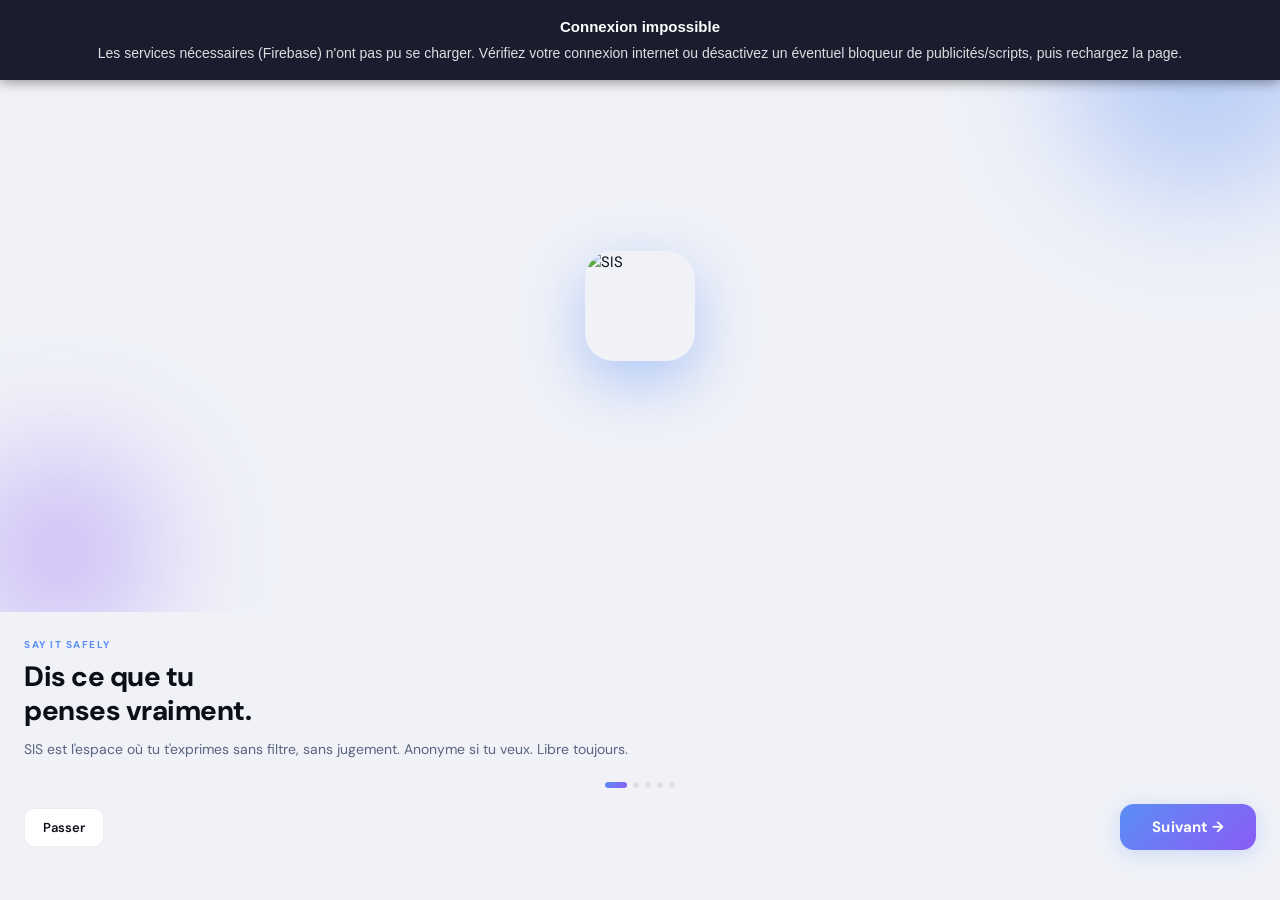
==== commit 599b789c: "Add files via upload" ====
--- a/auth.html
+++ b/auth.html
@@ -13,7 +13,40 @@
        la troncature dans les résultats Google (limite ~155-160 car.). -->
   <meta name="description" content="SIS, le réseau social où tu dis ce que tu penses vraiment : confessions anonymes, vérités sans filtre, rencontres sans tabous. Rejoins-nous.">
   <meta name="robots" content="index, follow">
+  <meta name="author" content="GBAGUIDI Ahotondji Exaucé">
+  <!-- ATTENTION (à confirmer) : ce canonical pointe vers the-sis.vercel.app,
+       mais le lien des messages anonymes ailleurs dans l'app pointe vers
+       sis-say-it-safely-pi.vercel.app — deux domaines différents référencés
+       dans le projet. Un seul doit être le vrai déploiement en production ;
+       si ce n'est pas the-sis.vercel.app, remplace cette URL (et og:url,
+       sitemap.xml, robots.txt) par le bon domaine. -->
   <link rel="canonical" href="https://the-sis.vercel.app/auth.html">
+
+  <!-- Attribution structurée (JSON-LD) : indique clairement à Google/aux IA
+       que SIS est créé par GBAGUIDI Ahotondji Exaucé, au-delà du simple
+       texte visible sur la page. -->
+  <script type="application/ld+json">
+  {
+    "@context": "https://schema.org",
+    "@type": "WebApplication",
+    "name": "SIS — Say It Safely",
+    "alternateName": "SIS",
+    "url": "https://the-sis.vercel.app/",
+    "description": "Réseau social de confessions anonymes, vérités sans filtre et rencontres sans tabous.",
+    "applicationCategory": "SocialNetworkingApplication",
+    "operatingSystem": "Web",
+    "inLanguage": "fr",
+    "image": "https://i.ibb.co/DD2rZ1XL/icon-512.png",
+    "creator": {
+      "@type": "Person",
+      "name": "GBAGUIDI Ahotondji Exaucé"
+    },
+    "author": {
+      "@type": "Person",
+      "name": "GBAGUIDI Ahotondji Exaucé"
+    }
+  }
+  </script>
 
   <!-- Open Graph (Facebook, WhatsApp, LinkedIn…) -->
   <meta property="og:type" content="website">
--- a/global.css
+++ b/global.css
@@ -124,10 +124,17 @@
   --z-base:    1;
   --z-sticky:  50;
   --z-nav:     100;
-  --z-sheet:   200;
-  --z-popup:   300;
-  --z-pacte:   400;
-  --z-toast:   500;
+  /* FIX BUG CONFIRMÉ : le bottom nav (.bnav) est en z-index 9999, mais TOUS
+     les overlays/sheets/popups/toasts étaient à 200-500 — bien plus bas !
+     Le nav passait donc PAR-DESSUS le bas de n'importe quel sheet ancré en
+     bas d'écran (ex: la popup profil), cachant ce qui s'y trouvait — comme
+     le bouton "💬 Message" pour démarrer un DM, ou tout autre bouton
+     d'action positionné en bas. Toutes ces valeurs sont maintenant
+     supérieures à 9999, donc toujours au-dessus du nav. */
+  --z-sheet:   10200;
+  --z-popup:   10300;
+  --z-pacte:   10400;
+  --z-toast:   10500;
 }
 
 /* ─────────────────────────────────────────
--- a/auth.css
+++ b/auth.css
@@ -912,7 +912,7 @@
   display: flex;
   align-items: flex-end;
   justify-content: center;
-  z-index: 400;
+  z-index: var(--z-sheet);
   animation: fadeIn 0.2s ease both;
 }
 
@@ -985,7 +985,7 @@
   display: flex;
   align-items: center;
   justify-content: center;
-  z-index: 999;
+  z-index: var(--z-toast);
 }
 
 /* ─────────────────────────────────────────
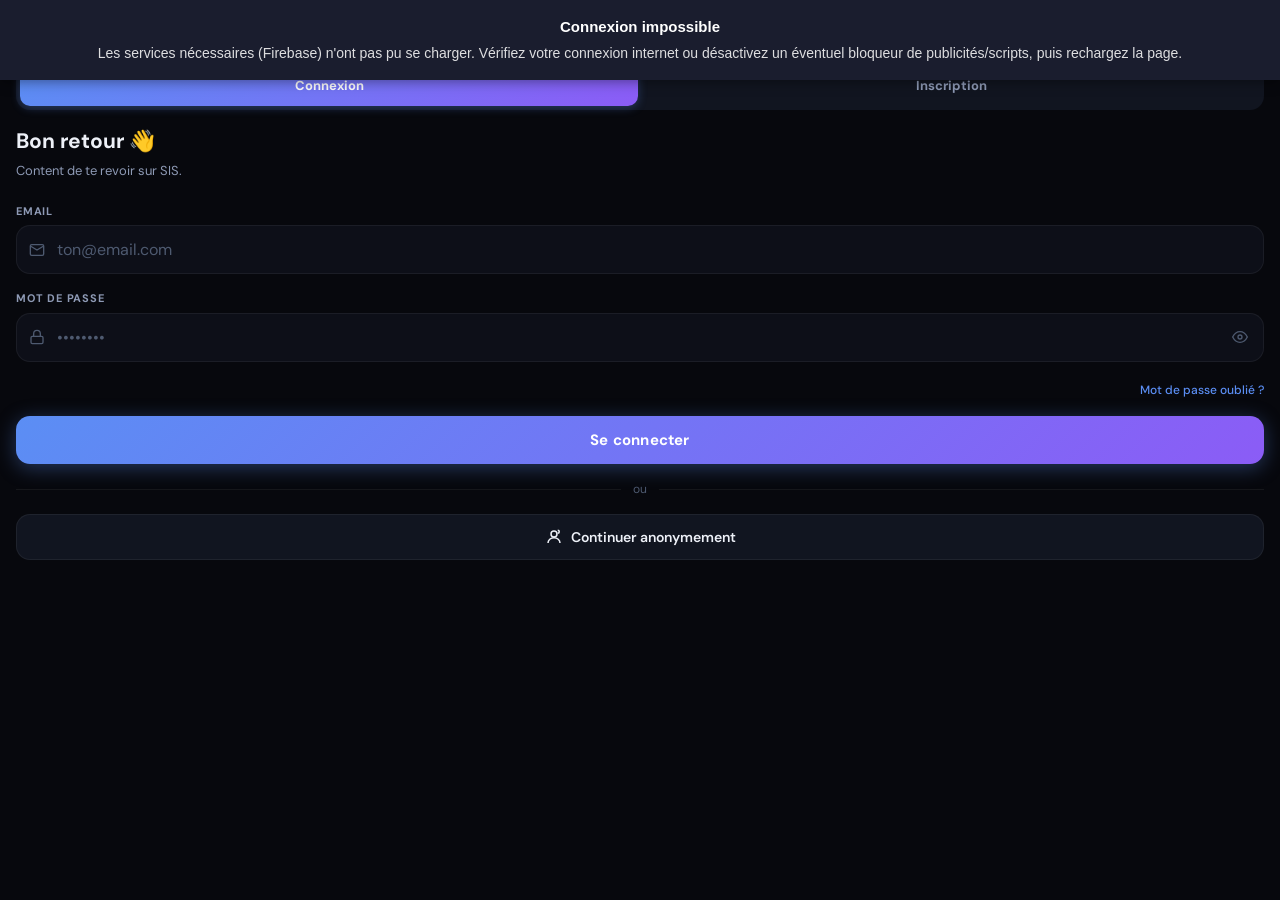
==== commit 2ae4609c: "Add files via upload" ====
--- a/auth.html
+++ b/auth.html
@@ -8,18 +8,15 @@
   <meta name="apple-mobile-web-app-capable" content="yes">
 
   <!-- SEO : titre + description uniques, orientés recherche -->
-  <title>SIS — Confessions anonymes, vérités et rencontres sans tabous</title>
+  <title>SIS — Ce qu'ils n'osent pas te dire en face</title>
   <!-- FIX SEO: description raccourcie de 165 à ~150 caractères pour éviter
        la troncature dans les résultats Google (limite ~155-160 car.). -->
-  <meta name="description" content="SIS, le réseau social où tu dis ce que tu penses vraiment : confessions anonymes, vérités sans filtre, rencontres sans tabous. Rejoins-nous.">
+  <meta name="description" content="Reçois des messages 100% anonymes sur SIS. Personne ne saura jamais qui. Anonyme, direct, sans filtre. Gratuit.">
   <meta name="robots" content="index, follow">
   <meta name="author" content="GBAGUIDI Ahotondji Exaucé">
-  <!-- ATTENTION (à confirmer) : ce canonical pointe vers the-sis.vercel.app,
-       mais le lien des messages anonymes ailleurs dans l'app pointe vers
-       sis-say-it-safely-pi.vercel.app — deux domaines différents référencés
-       dans le projet. Un seul doit être le vrai déploiement en production ;
-       si ce n'est pas the-sis.vercel.app, remplace cette URL (et og:url,
-       sitemap.xml, robots.txt) par le bon domaine. -->
+  <!-- Domaine confirmé : the-sis.vercel.app. L'autre domaine trouvé
+       (sis-say-it-safely-pi.vercel.app) était une référence obsolète dans
+       le lien des messages anonymes — corrigé partout où il apparaissait. -->
   <link rel="canonical" href="https://the-sis.vercel.app/auth.html">
 
   <!-- Attribution structurée (JSON-LD) : indique clairement à Google/aux IA
@@ -32,7 +29,7 @@
     "name": "SIS — Say It Safely",
     "alternateName": "SIS",
     "url": "https://the-sis.vercel.app/",
-    "description": "Réseau social de confessions anonymes, vérités sans filtre et rencontres sans tabous.",
+    "description": "Plateforme de messages 100% anonymes. Anonyme, direct, sans filtre.",
     "applicationCategory": "SocialNetworkingApplication",
     "operatingSystem": "Web",
     "inLanguage": "fr",
@@ -90,7 +87,7 @@
     "@type": "WebApplication",
     "name": "SIS — Say It Safely",
     "url": "https://the-sis.vercel.app/",
-    "description": "Réseau social de confessions anonymes, de vérités sans filtre et de rencontres sans tabous.",
+    "description": "Plateforme de messages 100% anonymes. Anonyme, direct, sans filtre.",
     "applicationCategory": "SocialNetworkingApplication",
     "operatingSystem": "Web",
     "offers": { "@type": "Offer", "price": "0", "priceCurrency": "EUR" }
@@ -110,12 +107,12 @@
       {
         "@type": "Question",
         "name": "SIS est-il gratuit ?",
-        "acceptedAnswer": { "@type": "Answer", "text": "Oui, SIS est entièrement gratuit. Tu peux créer un compte et publier sans payer." }
+        "acceptedAnswer": { "@type": "Answer", "text": "Oui, SIS est entièrement gratuit. Tu peux créer un compte et envoyer des messages anonymes sans payer." }
       },
       {
         "@type": "Question",
-        "name": "Mes confessions sont-elles vraiment anonymes ?",
-        "acceptedAnswer": { "@type": "Answer", "text": "Tu choisis ton niveau d'anonymat à chaque publication : totalement anonyme, sous pseudo mystère, ou avec ton profil visible." }
+        "name": "Mes messages anonymes sont-ils vraiment anonymes ?",
+        "acceptedAnswer": { "@type": "Answer", "text": "Oui : la personne qui reçoit ton message ne voit ni ton nom ni ton profil, sauf si tu choisis toi-même de te faire connaître." }
       },
       {
         "@type": "Question",
@@ -124,8 +121,8 @@
       },
       {
         "@type": "Question",
-        "name": "Faut-il un compte pour découvrir SIS ?",
-        "acceptedAnswer": { "@type": "Answer", "text": "Non, tu peux explorer les tendances et confessions populaires sans créer de compte. Un compte gratuit est nécessaire pour publier ou échanger en chat." }
+        "name": "Faut-il un compte pour utiliser SIS ?",
+        "acceptedAnswer": { "@type": "Answer", "text": "Oui, un compte gratuit est nécessaire pour obtenir ton lien personnel et recevoir des messages anonymes." }
       }
     ]
   }
@@ -134,154 +131,12 @@
 <body data-page="auth">
 
 <!-- ══════════════════════════════════════════
-     ÉCRAN 1 — SLIDES ONBOARDING
-══════════════════════════════════════════ -->
-<div id="screen-slides" class="auth-screen active">
-
-  <!-- Slides container -->
-  <div class="slides-wrapper" id="slides-wrapper">
-
-    <!-- SLIDE 1 — Intro SIS -->
-    <div class="slide" data-index="0">
-      <div class="slide-visual slide-visual-1">
-        <div class="slide-orb orb-1"></div>
-        <div class="slide-orb orb-2"></div>
-        <div class="slide-icon-wrap">
-          <img src="https://i.ibb.co/DD2rZ1XL/icon-512.png" alt="SIS" class="slide-logo-img">
-        </div>
-      </div>
-      <div class="slide-content">
-        <div class="slide-tag">Say It Safely</div>
-        <h1 class="slide-title">Dis ce que tu<br>penses vraiment.</h1>
-        <p class="slide-desc">SIS est l'espace où tu t'exprimes sans filtre, sans jugement. Anonyme si tu veux. Libre toujours.</p>
-      </div>
-    </div>
-
-    <!-- SLIDE 2 — Feed & Posts -->
-    <div class="slide" data-index="1">
-      <div class="slide-visual slide-visual-2">
-        <div class="slide-orb orb-3"></div>
-        <div class="slide-mock-feed">
-          <div class="mock-post">
-            <div class="mock-post-header">
-              <div class="mock-av" style="background:linear-gradient(135deg,#f04f5a,#f59e0b)"></div>
-              <div class="mock-post-meta"><div class="mock-bar w-60"></div><div class="mock-bar w-40 sm"></div></div>
-              <div class="mock-badge red">Confession</div>
-            </div>
-            <div class="mock-bar w-full sm" style="margin:8px 0 4px"></div>
-            <div class="mock-bar w-80 sm"></div>
-          </div>
-          <div class="mock-post" style="margin-top:8px;opacity:0.7">
-            <div class="mock-post-header">
-              <div class="mock-av" style="background:linear-gradient(135deg,#5B8EF4,#8B5CF6)"></div>
-              <div class="mock-post-meta"><div class="mock-bar w-50"></div><div class="mock-bar w-30 sm"></div></div>
-              <div class="mock-badge blue">Battle ⚡</div>
-            </div>
-          </div>
-        </div>
-      </div>
-      <div class="slide-content">
-        <div class="slide-tag">8 types de posts</div>
-        <h2 class="slide-title">Un feed comme<br>nulle part ailleurs.</h2>
-        <p class="slide-desc">Confession, Battle, Burn, Whisper, Poll, Thread, CSDPM, Media. Un algorithme qui te comprend vraiment.</p>
-      </div>
-    </div>
-
-    <!-- SLIDE 3 — Anonymat & Identité -->
-    <div class="slide" data-index="2">
-      <div class="slide-visual slide-visual-3">
-        <div class="slide-orb orb-4"></div>
-        <div class="slide-identity-demo">
-          <div class="id-option active-id">
-            <div class="id-av" style="background:linear-gradient(135deg,#f04f5a,#8B5CF6)">?</div>
-            <span>Anonyme</span>
-          </div>
-          <div class="id-option">
-            <div class="id-av" style="background:linear-gradient(135deg,#5B8EF4,#22d47a)">🎭</div>
-            <span>Mystère</span>
-          </div>
-          <div class="id-option">
-            <div class="id-av" style="background:linear-gradient(135deg,#5B8EF4,#8B5CF6)">E</div>
-            <span>Mon nom</span>
-          </div>
-        </div>
-      </div>
-      <div class="slide-content">
-        <div class="slide-tag">Identité à la carte</div>
-        <h2 class="slide-title">Tu choisis qui<br>tu veux être.</h2>
-        <p class="slide-desc">Poste anonymement, sous un masque mystère, ou avec ton vrai nom. Post par post. Ton choix, ta règle.</p>
-      </div>
-    </div>
-
-    <!-- SLIDE 4 — Chat & Connexions -->
-    <div class="slide" data-index="3">
-      <div class="slide-visual slide-visual-4">
-        <div class="slide-orb orb-5"></div>
-        <div class="slide-chat-demo">
-          <div class="chat-bubble-demo them">Tu connais le secret ? 🤫</div>
-          <div class="chat-bubble-demo me">Bien sûr… mais ça reste entre nous 😏</div>
-          <div class="chat-bubble-demo them">Chat Mystère 🔥 1 jour de suite</div>
-        </div>
-      </div>
-      <div class="slide-content">
-        <div class="slide-tag">Chat & Mystère</div>
-        <h2 class="slide-title">Rencontres sans<br>les tabous.</h2>
-        <p class="slide-desc">Salons publics, DMs privés, Chat Mystère aléatoire. Chiffré AES-256. Personne ne sait qui tu es.</p>
-      </div>
-    </div>
-
-    <!-- SLIDE 5 — Lien anonyme -->
-    <div class="slide" data-index="4">
-      <div class="slide-visual slide-visual-5">
-        <div class="slide-orb orb-6"></div>
-        <div class="slide-link-demo">
-          <div class="link-card">
-            <svg width="22" height="22" viewBox="0 0 24 24" fill="none" stroke="var(--blue)" stroke-width="2"><rect x="3" y="11" width="18" height="11" rx="2"/><path d="M7 11V7a5 5 0 0 1 10 0v4"/></svg>
-            <span>sis-send.vercel.app/?to=toi</span>
-          </div>
-          <div class="link-arrow">↓</div>
-          <div class="link-msg">
-            <div class="link-msg-label">Message anonyme reçu</div>
-            <div class="link-msg-text">"T'as changé ma vie sans le savoir 💙"</div>
-          </div>
-        </div>
-      </div>
-      <div class="slide-content">
-        <div class="slide-tag">Messages anonymes</div>
-        <h2 class="slide-title">Reçois des vérités<br>que personne n'ose dire.</h2>
-        <p class="slide-desc">Partage ton lien SIS sur TikTok, Instagram, WhatsApp. Tes followers te parlent sans se dévoiler.</p>
-      </div>
-    </div>
-
-  </div><!-- /slides-wrapper -->
-
-  <!-- Dots de pagination -->
-  <div class="slides-dots" id="slides-dots">
-    <div class="dot active" data-i="0"></div>
-    <div class="dot" data-i="1"></div>
-    <div class="dot" data-i="2"></div>
-    <div class="dot" data-i="3"></div>
-    <div class="dot" data-i="4"></div>
-  </div>
-
-  <!-- Actions slides -->
-  <div class="slides-actions">
-    <button class="btn-ghost" id="btn-skip">Passer</button>
-    <button class="btn-primary" id="btn-next" style="width:auto;padding:13px 32px">Suivant →</button>
-  </div>
-
-</div><!-- /screen-slides -->
-
-<!-- ══════════════════════════════════════════
-     ÉCRAN 2 — AUTH (Login / Register)
-══════════════════════════════════════════ -->
-<div id="screen-auth" class="auth-screen">
+     ÉCRAN 1 — AUTH (Login / Register)
+══════════════════════════════════════════ -->
+<div id="screen-auth" class="auth-screen active">
 
   <!-- Header -->
   <div class="auth-header">
-    <button class="auth-back-btn" id="btn-back-to-slides" aria-label="Retour">
-      <svg width="20" height="20" viewBox="0 0 24 24" fill="none" stroke="currentColor" stroke-width="2.5" stroke-linecap="round"><polyline points="15 18 9 12 15 6"/></svg>
-    </button>
     <div class="auth-logo-row">
       <img src="https://i.ibb.co/xt8mxn0H/favicon-96x96.png" alt="SIS" class="auth-logo-img">
       <div>
@@ -346,8 +201,8 @@
   <!-- ── FORMULAIRE REGISTER ── -->
   <div id="form-register" class="auth-form">
     <div class="auth-welcome">
-      <h2 class="auth-welcome-title">Rejoins SIS 🚀</h2>
-      <p class="auth-welcome-sub">Crée ton compte en quelques secondes.</p>
+      <h2 class="auth-welcome-title">Ce qu'ils n'osent pas<br>te dire en face.</h2>
+      <p class="auth-welcome-sub">Anonyme. Direct. Sans filtre.</p>
     </div>
 
     <!-- ÉTAPE 1 : pseudo + email -->
@@ -431,55 +286,11 @@
 </div><!-- /screen-auth -->
 
 <!-- ══════════════════════════════════════════
-     ÉCRAN 3 — CENTRES D'INTÉRÊT
-══════════════════════════════════════════ -->
-<div id="screen-interests" class="auth-screen">
-  <div class="interests-header">
-    <div class="auth-logo-row" style="justify-content:center">
-      <img src="https://i.ibb.co/xt8mxn0H/favicon-96x96.png" alt="SIS" class="auth-logo-img">
-    </div>
-    <h2 class="interests-title">Tes centres d'intérêt</h2>
-    <p class="interests-sub">Choisis <strong>au moins 3</strong> · le feed s'adapte à toi</p>
-    <div class="interests-counter">
-      <span id="interests-count">0</span> sélectionnés
-    </div>
-  </div>
-
-  <div class="interest-grid" id="interest-grid">
-    <div class="interest-chip" data-tag="musique"><em>🎵</em>Musique</div>
-    <div class="interest-chip" data-tag="gaming"><em>🎮</em>Gaming</div>
-    <div class="interest-chip" data-tag="tech"><em>💻</em>Tech</div>
-    <div class="interest-chip" data-tag="relations"><em>❤️</em>Relations</div>
-    <div class="interest-chip" data-tag="art"><em>🎨</em>Art</div>
-    <div class="interest-chip" data-tag="sport"><em>⚽</em>Sport</div>
-    <div class="interest-chip" data-tag="education"><em>📚</em>Éducation</div>
-    <div class="interest-chip" data-tag="actu"><em>🌍</em>Actualité</div>
-    <div class="interest-chip" data-tag="humour"><em>😂</em>Humour</div>
-    <div class="interest-chip" data-tag="mode"><em>👗</em>Mode</div>
-    <div class="interest-chip" data-tag="food"><em>🍜</em>Food</div>
-    <div class="interest-chip" data-tag="voyage"><em>✈️</em>Voyage</div>
-    <div class="interest-chip" data-tag="politique"><em>🗳️</em>Politique</div>
-    <div class="interest-chip" data-tag="spiritualite"><em>🙏</em>Spiritualité</div>
-    <div class="interest-chip" data-tag="finance"><em>💰</em>Finance</div>
-    <div class="interest-chip" data-tag="sante"><em>🏃</em>Santé</div>
-    <div class="interest-chip" data-tag="cinema"><em>🎬</em>Cinéma</div>
-    <div class="interest-chip" data-tag="manga"><em>📺</em>Manga/Série</div>
-  </div>
-
-  <div class="interests-actions">
-    <button class="btn-primary" id="btn-interests-done" disabled>Continuer →</button>
-  </div>
-</div>
-
-<!-- ══════════════════════════════════════════
-     ÉCRAN 4 — PHOTO DE PROFIL + BIO
+     ÉCRAN 2 — PHOTO DE PROFIL
 ══════════════════════════════════════════ -->
 <div id="screen-profile-setup" class="auth-screen">
   <div class="profile-setup-header">
-    <button class="auth-back-btn" id="btn-back-interests">
-      <svg width="20" height="20" viewBox="0 0 24 24" fill="none" stroke="currentColor" stroke-width="2.5" stroke-linecap="round"><polyline points="15 18 9 12 15 6"/></svg>
-    </button>
-    <h2 class="profile-setup-title">Personnalise ton profil</h2>
+    <h2 class="profile-setup-title">Une photo ?</h2>
     <button class="btn-ghost btn-sm" id="btn-skip-setup">Passer</button>
   </div>
 
@@ -504,18 +315,40 @@
       </div>
       <span id="upload-progress-label">Upload… 0%</span>
     </div>
-
-    <!-- Bio -->
-    <div class="input-group">
-      <label class="input-label" for="setup-bio">Bio <span style="color:var(--muted);font-weight:400;text-transform:none">(optionnel)</span></label>
-      <textarea id="setup-bio" class="input" rows="3" placeholder="Dis quelque chose sur toi…" maxlength="160"></textarea>
-      <div class="bio-counter"><span id="bio-count">0</span>/160</div>
-    </div>
-
   </div>
 
   <div class="profile-setup-actions">
-    <button class="btn-primary" id="btn-go-feed">Aller sur le feed 🚀</button>
+    <button class="btn-primary" id="btn-go-feed">Voir mon lien →</button>
+  </div>
+</div>
+
+<!-- ══════════════════════════════════════════
+     ÉCRAN 3 — LIEN (reveal)
+══════════════════════════════════════════ -->
+<div id="screen-link-reveal" class="auth-screen">
+  <div class="anon-hero" style="margin:0;border-radius:0;min-height:100%;justify-content:center">
+    <div class="anon-hero-glow glow-a"></div>
+    <div class="anon-hero-glow glow-b"></div>
+
+    <div class="anon-hero-icon">
+      <svg width="30" height="30" viewBox="0 0 24 24" fill="none" stroke="#fff" stroke-width="1.8" stroke-linecap="round" stroke-linejoin="round"><rect x="2" y="4" width="20" height="16" rx="3"/><path d="m2 7 8.4 6.1a2.6 2.6 0 0 0 3.2 0L22 7"/></svg>
+    </div>
+
+    <h1 class="anon-hero-title">Ton lien est prêt.<br>Balance-le.</h1>
+    <p class="anon-hero-sub">Story, bio, groupe — n'importe où. Chaque message que tu reçois reste 100% anonyme.</p>
+
+    <div class="anon-link-card" id="reveal-link-card">
+      <svg width="16" height="16" viewBox="0 0 24 24" fill="none" stroke="currentColor" stroke-width="2" stroke-linecap="round" stroke-linejoin="round"><path d="M10 13a5 5 0 0 0 7.54.54l3-3a5 5 0 0 0-7.07-7.07l-1.72 1.71"/><path d="M14 11a5 5 0 0 0-7.54-.54l-3 3a5 5 0 0 0 7.07 7.07l1.71-1.71"/></svg>
+      <span id="reveal-link-text">sis-send.vercel.app/…</span>
+    </div>
+
+    <button class="anon-share-btn" id="btn-reveal-share">
+      <svg width="18" height="18" viewBox="0 0 24 24" fill="none" stroke="currentColor" stroke-width="2.2" stroke-linecap="round" stroke-linejoin="round"><path d="M4 12v7a2 2 0 0 0 2 2h12a2 2 0 0 0 2-2v-7"/><polyline points="16 6 12 2 8 6"/><line x1="12" y1="2" x2="12" y2="15"/></svg>
+      Partager mon lien
+    </button>
+    <button class="anon-copy-btn" id="btn-enter-app">
+      Plus tard, entrer dans SIS →
+    </button>
   </div>
 </div>
 
--- a/global.css
+++ b/global.css
@@ -61,36 +61,8 @@
   --shadow-glow: 0 0 20px rgba(91, 142, 244, 0.20);
 }
 
-[data-theme="light"] {
-  --bg:          #f0f2f8;
-  --surface:     #ffffff;
-  --card:        #ffffff;
-  --card2:       #f4f6fb;
-  --card3:       #eaecf4;
-
-  --border:      rgba(91, 142, 244, 0.15);
-  --border2:     rgba(0, 0, 0, 0.07);
-  --border3:     rgba(0, 0, 0, 0.04);
-
-  --text:        #0d0f18;
-  --text2:       #5a6480;
-  --muted:       #9aa3b8;
-
-  --nav-bg:      rgba(255, 255, 255, 0.97);
-  --nav-border:  rgba(0, 0, 0, 0.06);
-
-  --input-bg:    #f4f6fb;
-  --input-focus: rgba(91, 142, 244, 0.12);
-
-  --overlay:     rgba(0, 0, 0, 0.50);
-  --overlay2:    rgba(0, 0, 0, 0.30);
-
-  --shadow-sm:   0 2px 8px rgba(0, 0, 0, 0.08);
-  --shadow-md:   0 4px 20px rgba(0, 0, 0, 0.10);
-  --shadow-lg:   0 8px 40px rgba(0, 0, 0, 0.12);
-  --shadow-blue: 0 4px 20px rgba(91, 142, 244, 0.25);
-  --shadow-glow: 0 0 20px rgba(91, 142, 244, 0.10);
-}
+/* [data-theme="light"] retiré : SIS est maintenant dark-only (voir
+   SIS.theme dans core.js) — ce bloc ne pouvait plus jamais s'appliquer. */
 
 /* ─────────────────────────────────────────
    2. CONSTANTES FIXES (indépendantes du thème)
@@ -704,6 +676,32 @@
   to   { transform: translateY(0); }
 }
 
+/* FIX CRITIQUE : .overlay-full n'était défini QUE dans chat.css, supprimé
+   avec le reste du chat — la Salle de Live (qui utilise cette classe)
+   s'affichait donc sans AUCUN style. .overlay-backdrop, lui, était dupliqué
+   à l'identique dans feed.css/auth.css/chat.css. Les deux centralisés ici,
+   avec les doublons retirés des fichiers par page. */
+.overlay-backdrop {
+  position: fixed;
+  inset: 0;
+  background: var(--overlay);
+  display: flex;
+  align-items: flex-end;
+  justify-content: center;
+  z-index: var(--z-sheet);
+  animation: fadeIn 0.2s ease both;
+}
+
+.overlay-full {
+  position: fixed;
+  inset: 0;
+  background: var(--bg);
+  z-index: var(--z-sheet);
+  max-width: 480px;
+  margin: 0 auto;
+  animation: fadeIn 0.2s ease both;
+}
+
 .sheet-handle {
   width: 36px;
   height: 4px;
@@ -832,20 +830,6 @@
   padding: 0 var(--sp-4) var(--sp-4);
 }
 
-.pp-btn-dm {
-  flex: 1;
-  padding: 11px;
-  border-radius: var(--r-sm);
-  background: var(--grad);
-  border: none;
-  color: #fff;
-  font-size: 13px;
-  font-weight: 700;
-  cursor: pointer;
-  transition: opacity var(--t-base);
-}
-.pp-btn-dm:active { opacity: 0.85; }
-
 .pp-btn-follow {
   flex: 1;
   padding: 11px;
@@ -976,104 +960,13 @@
 }
 .hashtag:hover { opacity: 0.8; }
 
-/* ─────────────────────────────────────────
-   13. BADGES DE TYPE DE POST
-───────────────────────────────────────── */
-.post-type {
-  font-size: 9px;
-  font-weight: 700;
-  letter-spacing: 0.8px;
-  text-transform: uppercase;
-  padding: 3px 9px;
-  border-radius: var(--r-full);
-  flex-shrink: 0;
-  white-space: nowrap;
-}
-
-.type-confession { background: rgba(240,79,90,0.12);   color: #f87171; }
-.type-csdpm      { background: rgba(34,212,122,0.12);  color: #4ade80; }
-.type-whisper    { background: rgba(139,92,246,0.12);  color: #a78bfa; }
-.type-battle     { background: rgba(245,166,35,0.12);  color: #fbbf24; }
-.type-burn       { background: rgba(240,79,90,0.18);   color: #f04f5a; }
-.type-media      { background: rgba(91,142,244,0.12);  color: #7eb3ff; }
-.type-poll       { background: rgba(6,182,212,0.12);   color: #22d3ee; }
-.type-thread     { background: rgba(245,158,11,0.12);  color: #f59e0b; }
-
-/* ─────────────────────────────────────────
-   14. REACTIONS
-───────────────────────────────────────── */
-.reaction-bar {
-  display: flex;
-  gap: 4px;
-  padding: 0 12px 10px;
-  flex-wrap: wrap;
-}
-
-.reaction-pill {
-  display: flex;
-  align-items: center;
-  gap: 3px;
-  padding: 4px 9px;
-  border-radius: var(--r-full);
-  background: var(--card2);
-  border: 1px solid var(--border2);
-  font-size: 12px;
-  cursor: pointer;
-  transition: all var(--t-base);
-  user-select: none;
-}
-
-.reaction-pill:active { transform: scale(0.93); }
-
-.reaction-pill.active {
-  background: rgba(91,142,244,0.12);
-  border-color: var(--blue);
-}
-
-.reaction-pill span {
-  font-size: 11px;
-  font-weight: 600;
-  color: var(--text2);
-}
-
-/* Reaction Storm container */
-.reaction-storm {
-  position: fixed;
-  inset: 0;
-  pointer-events: none;
-  z-index: var(--z-toast);
-  overflow: hidden;
-}
-
-/* ─────────────────────────────────────────
-   15. STORY RING
-───────────────────────────────────────── */
-.story-ring {
-  padding: 2.5px;
-  border-radius: 50%;
-  background: var(--grad);
-  display: inline-flex;
-  flex-shrink: 0;
-  cursor: pointer;
-  transition: transform var(--t-base);
-}
-
-.story-ring:active { transform: scale(0.93); }
-
-.story-ring.seen {
-  background: var(--border2);
-}
-
-.story-av {
-  border-radius: 50%;
-  border: 2.5px solid var(--bg);
-  overflow: hidden;
-  display: flex;
-  align-items: center;
-  justify-content: center;
-  background: var(--card2);
-  font-size: 18px;
-}
+/* FIX : badges de type de post + réactions supprimés d'ici — les posts
+   n'existent plus (retirés lors du pivot Lives). Ces règles entraient en
+   conflit avec la version (à jour, scopée aux 3 types restants) définie
+   dans feed.css ; les garder aux deux endroits avec des couleurs
+   différentes était une vraie source d'incohérence visuelle. */
+
+/* Section "STORY RING" retirée : Stories n'existe plus dans le produit. */
 
 /* ─────────────────────────────────────────
    16. LOADER / SKELETON
@@ -1367,38 +1260,9 @@
 
 .interest-chip:active { transform: scale(0.95); }
 
-/* ─────────────────────────────────────────
-   23. MOOD FILTERS
-───────────────────────────────────────── */
-.mood-bar {
-  display: flex;
-  gap: 6px;
-  padding: 8px 12px;
-  overflow-x: auto;
-  scrollbar-width: none;
-  flex-shrink: 0;
-}
-.mood-bar::-webkit-scrollbar { display: none; }
-
-.mood-chip {
-  flex-shrink: 0;
-  padding: 5px 13px;
-  background: var(--card);
-  border-radius: var(--r-full);
-  font-size: 11px;
-  font-weight: 600;
-  color: var(--text2);
-  border: 1px solid var(--border2);
-  cursor: pointer;
-  transition: all var(--t-base);
-  white-space: nowrap;
-}
-
-.mood-chip.active {
-  background: rgba(91,142,244,0.12);
-  border-color: var(--blue);
-  color: var(--blue);
-}
+/* FIX : filtres "mood/Pacte" retirés d'ici — fonctionnalité supprimée du
+   produit, confirmée morte via les commentaires du code à l'époque, mais
+   invisible depuis global.css jusqu'à présent. */
 
 /* ─────────────────────────────────────────
    24. LIVE INDICATOR
@@ -1524,8 +1388,100 @@
 /* Fix padding-bottom pour toutes les pages */
 body { padding-bottom: calc(var(--nav-h) + 4px); }
 body[data-page="auth"]  { padding-bottom: 0 !important; }
-body[data-page="chat"]  { padding-bottom: 0 !important; } /* chat gère lui-même */
-
-/* Forcer feed content à ne pas être caché derrière le nav */
-.feed-content { padding-bottom: calc(var(--nav-h) + 16px) !important; }
-
+
+/* FIX : .lives-tab-content n'existe plus (Lives entièrement retiré du
+   produit) — remplacé par .anon-hero, qui gère son propre espacement. */
+
+/* ══════════════════════════════════════
+   ANON HERO — bloc "reçois des messages anonymes", style NGL.
+   Partagé entre l'Accueil (feed.html) et l'écran de révélation du lien en
+   fin d'inscription (auth.html) — d'où sa présence ici plutôt que dans
+   feed.css, qu'auth.html ne charge pas.
+══════════════════════════════════════ */
+.anon-hero {
+  position: relative;
+  overflow: hidden;
+  margin: 12px 12px 0;
+  padding: 36px 24px 28px;
+  border-radius: 28px;
+  background: linear-gradient(160deg, #1a1230 0%, #0d0c14 65%);
+  text-align: center;
+  display: flex; flex-direction: column; align-items: center;
+}
+.anon-hero-glow { position: absolute; border-radius: 50%; pointer-events: none; mix-blend-mode: screen; }
+.anon-hero-glow.glow-a { top: -60px; left: -40px; width: 220px; height: 220px; background: var(--purple); opacity: 0.35; filter: blur(70px); }
+.anon-hero-glow.glow-b { bottom: -60px; right: -40px; width: 220px; height: 220px; background: var(--blue); opacity: 0.3; filter: blur(70px); }
+
+.anon-hero-icon {
+  width: 64px; height: 64px; border-radius: 20px;
+  background: var(--grad);
+  display: flex; align-items: center; justify-content: center;
+  margin-bottom: 18px;
+  box-shadow: 0 8px 30px rgba(91,142,244,0.35);
+  position: relative; z-index: 2;
+}
+.anon-hero-title {
+  font-family: 'Syne', sans-serif; font-weight: 800; font-size: 25px; line-height: 1.25;
+  color: #fff; margin-bottom: 10px; position: relative; z-index: 2;
+}
+.anon-hero-sub {
+  font-size: 13.5px; line-height: 1.55; color: rgba(255,255,255,0.65);
+  max-width: 300px; margin-bottom: 22px; position: relative; z-index: 2;
+}
+
+.anon-link-card {
+  display: flex; align-items: center; gap: 8px;
+  width: 100%; max-width: 320px;
+  padding: 13px 16px;
+  background: rgba(255,255,255,0.06);
+  border: 1px solid rgba(255,255,255,0.1);
+  border-radius: var(--r-full);
+  color: rgba(255,255,255,0.85);
+  font-size: 13px;
+  margin-bottom: 14px;
+  position: relative; z-index: 2;
+  overflow: hidden;
+}
+#anon-link-text, #reveal-link-text { overflow: hidden; text-overflow: ellipsis; white-space: nowrap; flex: 1; text-align: left; }
+
+.anon-share-btn {
+  display: flex; align-items: center; justify-content: center; gap: 8px;
+  width: 100%; max-width: 320px;
+  padding: 15px;
+  background: var(--grad);
+  color: #fff; font-weight: 700; font-size: 15px;
+  border: none; border-radius: var(--r-full);
+  box-shadow: 0 6px 24px rgba(91,142,244,0.35);
+  cursor: pointer;
+  margin-bottom: 10px;
+  position: relative; z-index: 2;
+}
+.anon-share-btn:active { transform: scale(0.98); }
+
+.anon-copy-btn {
+  display: flex; align-items: center; justify-content: center; gap: 7px;
+  background: none; border: none;
+  color: rgba(255,255,255,0.55); font-size: 12.5px; font-weight: 600;
+  padding: 8px; cursor: pointer;
+  position: relative; z-index: 2;
+}
+
+.anon-steps {
+  display: flex; flex-direction: column; gap: 10px;
+  margin: 18px 12px 20px;
+}
+.anon-step {
+  display: flex; align-items: center; gap: 12px;
+  padding: 14px;
+  background: var(--card);
+  border: 1px solid var(--border2);
+  border-radius: var(--r);
+}
+.anon-step-icon {
+  width: 38px; height: 38px; border-radius: 12px; flex-shrink: 0;
+  background: var(--card2);
+  display: flex; align-items: center; justify-content: center;
+}
+.anon-step-text { font-size: 13px; color: var(--text2); line-height: 1.4; }
+.anon-step-text strong { display: block; color: var(--text); font-size: 14px; margin-bottom: 1px; }
+
--- a/auth.css
+++ b/auth.css
@@ -42,348 +42,6 @@
 }
 
 /* ─────────────────────────────────────────
-   SLIDES — ONBOARDING
-───────────────────────────────────────── */
-#screen-slides {
-  overflow: hidden;
-  background: var(--bg);
-}
-
-.slides-wrapper {
-  display: flex;
-  width: 500%; /* 5 slides */
-  height: calc(100vh - 130px);
-  transition: transform 0.42s cubic-bezier(0.4, 0, 0.2, 1);
-}
-
-.slide {
-  width: 20%; /* 100% / 5 */
-  display: flex;
-  flex-direction: column;
-  padding: 0;
-  position: relative;
-  overflow: hidden;
-}
-
-/* Visual zone — haut du slide */
-.slide-visual {
-  flex: 1;
-  position: relative;
-  display: flex;
-  align-items: center;
-  justify-content: center;
-  overflow: hidden;
-  min-height: 0;
-}
-
-/* Orbs ambiance */
-.slide-orb {
-  position: absolute;
-  border-radius: 50%;
-  filter: blur(60px);
-  opacity: 0.35;
-  pointer-events: none;
-}
-
-.orb-1 { width: 280px; height: 280px; background: #5B8EF4; top: -80px; right: -60px; }
-.orb-2 { width: 200px; height: 200px; background: #8B5CF6; bottom: -40px; left: -40px; }
-.orb-3 { width: 240px; height: 240px; background: #f04f5a; top: -60px; left: -40px; }
-.orb-4 { width: 260px; height: 260px; background: #22d47a; bottom: -50px; right: -50px; }
-.orb-5 { width: 220px; height: 220px; background: #8B5CF6; top: -50px; right: -30px; }
-.orb-6 { width: 240px; height: 240px; background: #5B8EF4; bottom: -60px; left: -30px; }
-
-/* Slide 1 — Logo */
-.slide-logo-img {
-  width: 110px;
-  height: 110px;
-  border-radius: 28px;
-  box-shadow: 0 20px 60px rgba(91, 142, 244, 0.45);
-  animation: floatLogo 4s ease-in-out infinite;
-}
-
-@keyframes floatLogo {
-  0%, 100% { transform: translateY(0) rotate(0deg); }
-  50%       { transform: translateY(-10px) rotate(2deg); }
-}
-
-.slide-icon-wrap {
-  position: relative;
-  z-index: 1;
-}
-
-/* Slide 2 — Mock feed */
-.slide-mock-feed {
-  width: 220px;
-  position: relative;
-  z-index: 1;
-  animation: feedSlide 1s ease both 0.2s;
-}
-
-@keyframes feedSlide {
-  from { opacity: 0; transform: translateY(20px); }
-  to   { opacity: 1; transform: translateY(0); }
-}
-
-.mock-post {
-  background: var(--card);
-  border-radius: 12px;
-  border: 1px solid var(--border2);
-  padding: 10px 12px;
-}
-
-.mock-post-header {
-  display: flex;
-  align-items: center;
-  gap: 7px;
-  margin-bottom: 6px;
-}
-
-.mock-av {
-  width: 28px;
-  height: 28px;
-  border-radius: 50%;
-  flex-shrink: 0;
-}
-
-.mock-post-meta { flex: 1; display: flex; flex-direction: column; gap: 3px; }
-
-.mock-bar {
-  height: 8px;
-  background: var(--card3);
-  border-radius: 4px;
-}
-.mock-bar.sm { height: 6px; }
-.mock-bar.w-full { width: 100%; }
-.mock-bar.w-80   { width: 80%; }
-.mock-bar.w-60   { width: 60%; }
-.mock-bar.w-50   { width: 50%; }
-.mock-bar.w-40   { width: 40%; }
-.mock-bar.w-30   { width: 30%; }
-
-.mock-badge {
-  font-size: 8px;
-  font-weight: 700;
-  padding: 2px 7px;
-  border-radius: 999px;
-  flex-shrink: 0;
-}
-.mock-badge.red  { background: rgba(240,79,90,0.15);  color: #f87171; }
-.mock-badge.blue { background: rgba(91,142,244,0.15); color: #7eb3ff; }
-
-/* Slide 3 — Identité */
-.slide-identity-demo {
-  display: flex;
-  gap: 16px;
-  align-items: center;
-  z-index: 1;
-  position: relative;
-}
-
-.id-option {
-  display: flex;
-  flex-direction: column;
-  align-items: center;
-  gap: 6px;
-  opacity: 0.5;
-  transition: all 0.3s;
-  cursor: default;
-}
-
-.id-option.active-id {
-  opacity: 1;
-  transform: scale(1.12);
-}
-
-.id-av {
-  width: 52px;
-  height: 52px;
-  border-radius: 50%;
-  display: flex;
-  align-items: center;
-  justify-content: center;
-  font-size: 20px;
-  font-family: 'DM Sans', sans-serif;
-  font-weight: 700;
-  color: #fff;
-  box-shadow: 0 8px 24px rgba(0,0,0,0.3);
-}
-
-.id-option.active-id .id-av {
-  box-shadow: 0 8px 28px rgba(91,142,244,0.5);
-  border: 2px solid rgba(91,142,244,0.4);
-}
-
-.id-option span {
-  font-size: 10px;
-  font-weight: 600;
-  color: var(--text2);
-  white-space: nowrap;
-}
-
-.id-option.active-id span { color: var(--blue); }
-
-/* Slide 4 — Chat */
-.slide-chat-demo {
-  display: flex;
-  flex-direction: column;
-  gap: 8px;
-  width: 240px;
-  z-index: 1;
-  position: relative;
-}
-
-.chat-bubble-demo {
-  padding: 9px 13px;
-  border-radius: 14px;
-  font-size: 12px;
-  line-height: 1.5;
-  max-width: 85%;
-  animation: bubbleIn 0.4s ease both;
-}
-
-.chat-bubble-demo:nth-child(2) { animation-delay: 0.15s; }
-.chat-bubble-demo:nth-child(3) { animation-delay: 0.3s; }
-
-@keyframes bubbleIn {
-  from { opacity: 0; transform: scale(0.85) translateY(8px); }
-  to   { opacity: 1; transform: scale(1) translateY(0); }
-}
-
-.chat-bubble-demo.them {
-  background: var(--card2);
-  border-radius: 4px 14px 14px 14px;
-  align-self: flex-start;
-  color: var(--text);
-}
-
-.chat-bubble-demo.me {
-  background: var(--grad);
-  border-radius: 14px 4px 14px 14px;
-  align-self: flex-end;
-  color: #fff;
-}
-
-/* Slide 5 — Lien anonyme */
-.slide-link-demo {
-  display: flex;
-  flex-direction: column;
-  align-items: center;
-  gap: 10px;
-  z-index: 1;
-  position: relative;
-  width: 240px;
-}
-
-.link-card {
-  display: flex;
-  align-items: center;
-  gap: 8px;
-  background: var(--card);
-  border: 1px solid var(--border);
-  border-radius: 12px;
-  padding: 10px 14px;
-  width: 100%;
-  font-size: 11px;
-  color: var(--blue);
-  font-weight: 600;
-}
-
-.link-arrow {
-  font-size: 20px;
-  color: var(--muted);
-}
-
-.link-msg {
-  background: var(--card);
-  border: 1px solid var(--border);
-  border-radius: 12px;
-  padding: 10px 14px;
-  width: 100%;
-}
-
-.link-msg-label {
-  font-size: 9px;
-  font-weight: 700;
-  color: var(--muted);
-  text-transform: uppercase;
-  letter-spacing: 0.8px;
-  margin-bottom: 4px;
-}
-
-.link-msg-text {
-  font-size: 12px;
-  color: var(--text);
-  font-style: italic;
-  line-height: 1.5;
-}
-
-/* Slide content — bas du slide */
-.slide-content {
-  padding: 20px 24px 10px;
-  flex-shrink: 0;
-}
-
-.slide-tag {
-  display: inline-block;
-  font-size: 10px;
-  font-weight: 700;
-  letter-spacing: 1.5px;
-  text-transform: uppercase;
-  color: var(--blue);
-  margin-bottom: 8px;
-}
-
-.slide-title {
-  font-family: 'DM Sans', sans-serif;
-  font-weight: 800;
-  font-size: clamp(22px, 5vw, 28px);
-  line-height: 1.2;
-  color: var(--text);
-  margin-bottom: 10px;
-  letter-spacing: -0.5px;
-}
-
-.slide-desc {
-  font-size: 14px;
-  color: var(--text2);
-  line-height: 1.6;
-}
-
-/* Dots pagination */
-.slides-dots {
-  display: flex;
-  justify-content: center;
-  gap: 6px;
-  padding: 12px 0 8px;
-  flex-shrink: 0;
-}
-
-.dot {
-  width: 6px;
-  height: 6px;
-  border-radius: 50%;
-  background: var(--border2);
-  cursor: pointer;
-  transition: all 0.25s ease;
-}
-
-.dot.active {
-  width: 22px;
-  border-radius: 3px;
-  background: var(--grad);
-}
-
-/* Slides actions */
-.slides-actions {
-  display: flex;
-  align-items: center;
-  justify-content: space-between;
-  padding: 8px 24px 28px;
-  gap: 12px;
-  flex-shrink: 0;
-}
-
-/* ─────────────────────────────────────────
    AUTH HEADER
 ───────────────────────────────────────── */
 .auth-header {
@@ -719,97 +377,6 @@
 .pwd-strength-fill.strong { background: var(--green); width: 100%; }
 
 /* ─────────────────────────────────────────
-   CENTRES D'INTÉRÊT
-───────────────────────────────────────── */
-#screen-interests {
-  padding: 0 0 100px;
-}
-
-.interests-header {
-  padding: 20px 16px 16px;
-  text-align: center;
-  border-bottom: 1px solid var(--border);
-}
-
-.interests-title {
-  font-family: 'DM Sans', sans-serif;
-  font-weight: 700;
-  font-size: 20px;
-  margin: 10px 0 4px;
-  color: var(--text);
-}
-
-.interests-sub {
-  font-size: 13px;
-  color: var(--text2);
-  line-height: 1.5;
-}
-
-.interests-counter {
-  display: inline-block;
-  margin-top: 8px;
-  font-size: 12px;
-  font-weight: 600;
-  color: var(--blue);
-  background: rgba(91,142,244,0.10);
-  border-radius: 999px;
-  padding: 4px 14px;
-}
-
-.interest-grid {
-  display: grid;
-  grid-template-columns: repeat(3, 1fr);
-  gap: 8px;
-  padding: 16px;
-}
-
-.interest-chip {
-  padding: 13px 6px;
-  background: var(--card);
-  border: 1.5px solid var(--border2);
-  border-radius: var(--r);
-  text-align: center;
-  font-size: 11px;
-  font-weight: 500;
-  cursor: pointer;
-  transition: all 0.18s;
-  display: flex;
-  flex-direction: column;
-  align-items: center;
-  gap: 5px;
-  color: var(--text2);
-  user-select: none;
-  -webkit-tap-highlight-color: transparent;
-}
-
-.interest-chip em {
-  font-size: 22px;
-  font-style: normal;
-  line-height: 1;
-}
-
-.interest-chip.selected {
-  background: rgba(91,142,244,0.10);
-  border-color: var(--blue);
-  color: var(--blue);
-  transform: scale(0.97);
-}
-
-.interest-chip:active {
-  transform: scale(0.93);
-}
-
-.interests-actions {
-  position: fixed;
-  bottom: 0;
-  left: 0;
-  right: 0;
-  padding: 12px 16px 28px;
-  background: var(--bg);
-  border-top: 1px solid var(--border);
-}
-
-/* ─────────────────────────────────────────
    PROFILE SETUP
 ───────────────────────────────────────── */
 .profile-setup-header {
@@ -905,16 +472,7 @@
 /* ─────────────────────────────────────────
    CGU OVERLAY
 ───────────────────────────────────────── */
-.overlay-backdrop {
-  position: fixed;
-  inset: 0;
-  background: var(--overlay);
-  display: flex;
-  align-items: flex-end;
-  justify-content: center;
-  z-index: var(--z-sheet);
-  animation: fadeIn 0.2s ease both;
-}
+/* .overlay-backdrop centralisé dans global.css */
 
 .cgu-sheet {
   width: 100%;
